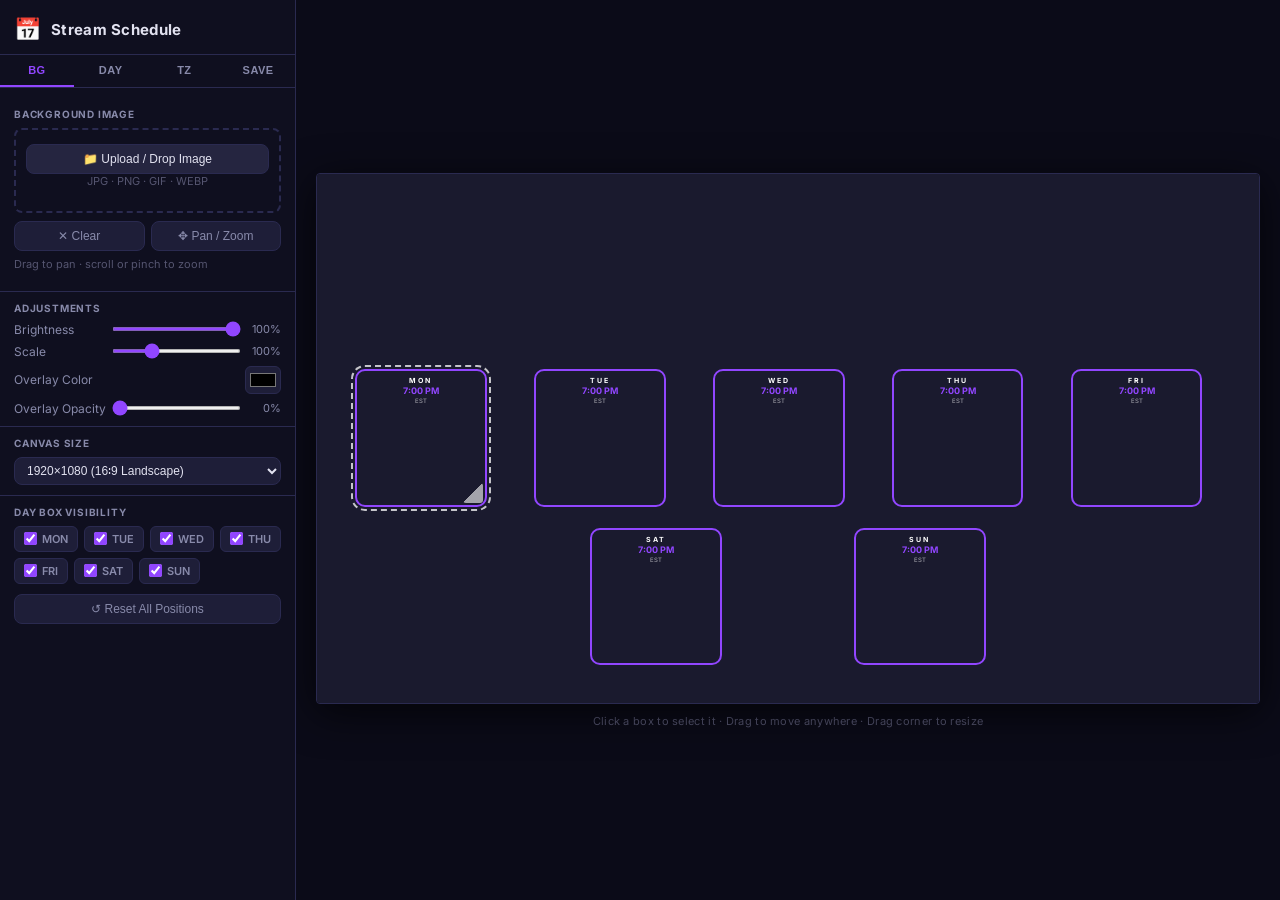
==== index.html @ 30afdb82 "fix: overhaul mobile layout for iOS/Android usability - Give the hamburger button normal document fl" ====
<!DOCTYPE html>
<html lang="en">
<head>
  <meta charset="UTF-8">
  <meta name="viewport" content="width=device-width, initial-scale=1.0, viewport-fit=cover">
  <title>Stream Schedule Builder</title>
  <link rel="stylesheet" href="style.css">
  <link rel="preconnect" href="https://fonts.googleapis.com">
  <link href="https://fonts.googleapis.com/css2?family=Inter:wght@400;600;700&family=Oswald:wght@400;700&family=Bebas+Neue&family=Roboto:wght@400;700&family=Montserrat:wght@400;700&family=Rajdhani:wght@400;600;700&family=Exo+2:wght@400;700&family=Orbitron:wght@400;700&family=Anton&family=Oxanium:wght@400;700&display=swap" rel="stylesheet">
</head>
<body>
<div id="app">

  <!-- ═══════════ SIDEBAR ═══════════ -->
  <aside id="sidebar">
    <div class="sidebar-header">
      <span class="logo">📅</span>
      <h2>Stream Schedule</h2>
    </div>

    <div class="tabs">
      <button class="tab active" data-tab="background" title="Background & Canvas">BG</button>
      <button class="tab" data-tab="day" title="Day Settings">Day</button>
      <button class="tab" data-tab="timezones" title="Timezones">TZ</button>
      <button class="tab" data-tab="export" title="Export & Save">Save</button>
    </div>

    <!-- ── Background Tab ── -->
    <div class="tab-content active" id="tab-background">

      <div class="section">
        <div class="section-label">Background Image</div>
        <div id="upload-dropzone">
          <button class="btn-upload" id="bg-upload-btn">📁 Upload / Drop Image</button>
          <p class="hint">JPG · PNG · GIF · WEBP</p>
        </div>
        <div style="display:flex;gap:6px">
          <button class="btn-secondary" id="clear-bg-btn" style="flex:1">✕ Clear</button>
          <button class="btn-secondary" id="pan-bg-btn" style="flex:1">✥ Pan / Zoom</button>
        </div>
        <p class="hint" style="margin-top:6px">Drag to pan &middot; scroll or pinch to zoom</p>
      </div>

      <div class="section">
        <div class="section-label">Adjustments</div>
        <div class="control-row">
          <label>Brightness</label>
          <div class="range-row">
            <input type="range" id="bg-brightness" min="10" max="100" value="100">
            <span id="bg-brightness-val">100%</span>
          </div>
        </div>
        <div class="control-row">
          <label>Scale</label>
          <div class="range-row">
            <input type="range" id="bg-scale" min="20" max="300" value="100">
            <span id="bg-scale-val">100%</span>
          </div>
        </div>
        <div class="control-row">
          <label>Overlay Color</label>
          <input type="color" id="overlay-color" value="#000000">
        </div>
        <div class="control-row">
          <label>Overlay Opacity</label>
          <div class="range-row">
            <input type="range" id="overlay-opacity" min="0" max="90" value="0">
            <span id="overlay-opacity-val">0%</span>
          </div>
        </div>
      </div>

      <div class="section">
        <div class="section-label">Canvas Size</div>
        <select id="canvas-size">
          <option value="16:9">1920×1080  (16∶9 Landscape)</option>
          <option value="16:9-720">1280×720   (16∶9 Landscape)</option>
          <option value="1:1">1080×1080  (1∶1 Square)</option>
          <option value="9:16">1080×1920  (9∶16 Portrait)</option>
        </select>
      </div>

      <div class="section">
        <div class="section-label">Day Box Visibility</div>
        <div class="day-toggles" id="day-visibility-toggles"></div>
        <button class="btn-secondary" style="margin-top:10px" id="reset-positions-btn">↺ Reset All Positions</button>
      </div>

    </div>

    <!-- ── Day Tab ── -->
    <div class="tab-content" id="tab-day">

      <div class="day-selector">
        <button class="day-btn active" data-day="monday">Mon</button>
        <button class="day-btn" data-day="tuesday">Tue</button>
        <button class="day-btn" data-day="wednesday">Wed</button>
        <button class="day-btn" data-day="thursday">Thu</button>
        <button class="day-btn" data-day="friday">Fri</button>
        <button class="day-btn" data-day="saturday">Sat</button>
        <button class="day-btn" data-day="sunday">Sun</button>
      </div>

      <div class="section">
        <div class="control-row">
          <label>No Stream Today</label>
          <label class="toggle">
            <input type="checkbox" id="day-no-stream">
            <span class="toggle-slider"></span>
          </label>
        </div>
      </div>

      <div id="day-stream-settings">

        <div class="section">
          <div class="section-label">Stream Time</div>
          <div class="time-row">
            <select id="day-hour"></select>
            <span class="time-sep">:</span>
            <select id="day-minute"></select>
            <select id="day-period">
              <option>AM</option>
              <option selected>PM</option>
            </select>
          </div>
        </div>

        <div class="section">
          <div class="section-label">
            Stream Title &nbsp;<span id="title-char-count" class="char-count">0/35</span>
          </div>
          <input type="text" id="day-title" maxlength="35" placeholder="e.g. Just Chatting, Valorant…">
        </div>

        <div class="section">
          <div class="section-label">Box Background</div>
          <div class="control-row">
            <label>Color</label>
            <input type="color" id="box-bg-color" value="#1a1a2e">
          </div>
          <div class="control-row">
            <label>Opacity</label>
            <div class="range-row">
              <input type="range" id="box-bg-opacity" min="0" max="100" value="85">
              <span id="box-opacity-val">85%</span>
            </div>
          </div>
        </div>

        <div class="section">
          <div class="section-label">Border</div>
          <div class="control-row">
            <label>Color</label>
            <input type="color" id="box-border-color" value="#9146ff">
          </div>
          <div class="control-row">
            <label>Width (px)</label>
            <input type="number" id="box-border-width" min="0" max="12" value="2">
          </div>
          <div class="control-row">
            <label>Radius (px)</label>
            <input type="number" id="box-border-radius" min="0" max="60" value="10">
          </div>
        </div>

        <div class="section">
          <div class="section-label">Typography</div>
          <div class="control-row">
            <label>Font</label>
            <select id="box-font-family">
              <option value="Inter">Inter</option>
              <option value="Roboto">Roboto</option>
              <option value="Montserrat">Montserrat</option>
              <option value="Oswald">Oswald</option>
              <option value="Bebas Neue">Bebas Neue</option>
              <option value="Anton">Anton</option>
              <option value="Rajdhani">Rajdhani</option>
              <option value="Exo 2">Exo 2</option>
              <option value="Orbitron">Orbitron</option>
              <option value="Oxanium">Oxanium</option>
              <option value="Arial">Arial</option>
              <option value="Georgia">Georgia</option>
            </select>
          </div>
          <div class="control-row">
            <label>Text Color</label>
            <input type="color" id="box-font-color" value="#ffffff">
          </div>
          <div class="control-row">
            <label>Accent Color</label>
            <input type="color" id="box-accent-color" value="#9146ff">
          </div>
          <div class="control-row">
            <label>Day Name Size</label>
            <input type="number" id="box-day-size" min="6" max="60" value="14">
          </div>
          <div class="control-row">
            <label>Time Size</label>
            <input type="number" id="box-time-size" min="8" max="72" value="26">
          </div>
          <div class="control-row">
            <label>Title Size</label>
            <input type="number" id="box-title-size" min="6" max="40" value="13">
          </div>
          <div class="control-row">
            <label>TZ Size</label>
            <input type="number" id="box-tz-size" min="6" max="24" value="11">
          </div>
        </div>

        <div class="section">
          <div class="section-label">Snap to Column</div>
          <div style="display:flex;gap:6px">
            <button class="btn-secondary" id="snap-left-btn" style="flex:1">&#8592; Left</button>
            <button class="btn-secondary" id="snap-center-btn" style="flex:1">&#8596; Center</button>
            <button class="btn-secondary" id="snap-right-btn" style="flex:1">&#8594; Right</button>
          </div>
          <p class="hint">Snaps the selected box to that column — drag freely to fine-tune position.</p>
        </div>

        <div class="section" id="freeform-dims-section">
          <div class="section-label">Box Dimensions</div>
          <div class="control-row">
            <label>Width (%)</label>
            <input type="number" id="box-width" min="5" max="50" value="14">
          </div>
          <div class="control-row">
            <label>Height (%)</label>
            <input type="number" id="box-height" min="5" max="70" value="26">
          </div>
          <p class="hint">Can't shrink smaller than what this box's own text needs — drag the corner handle or edit these fields freely, it'll stop at that floor.</p>
          <button class="btn-secondary" id="fit-content-btn">⤢ Fit to Content</button>
        </div>

      </div><!-- #day-stream-settings -->

      <div class="section">
        <button class="btn-primary" id="apply-to-all-btn">⬇ Apply Style to All Days</button>
      </div>

    </div>

    <!-- ── Timezones Tab ── -->
    <div class="tab-content" id="tab-timezones">

      <div class="section">
        <div class="section-label">Main Timezone</div>
        <p class="hint">Times on boxes are shown in this zone first</p>
        <select id="main-timezone"></select>
      </div>

      <div class="section">
        <div class="section-label">Additional Timezones</div>
        <p class="hint">Auto-converts on every box — no math needed</p>
        <div id="additional-tz-list"></div>
        <select id="add-tz-select" style="margin-top:8px"></select>
        <button class="btn-secondary" id="add-tz-btn" style="margin-top:6px">+ Add Timezone</button>
      </div>

    </div>

    <!-- ── Export Tab ── -->
    <div class="tab-content" id="tab-export">

      <div class="section">
        <div class="section-label">Export Clean Image</div>
        <p class="hint">Hides all editor controls — clean schedule only</p>
        <div class="control-row">
          <label>File Name</label>
          <input type="text" id="export-filename" placeholder="stream-schedule" maxlength="100">
        </div>
        <div class="control-row">
          <label>Format</label>
          <select id="export-format">
            <option value="png">PNG (lossless)</option>
            <option value="jpeg">JPEG (smaller)</option>
          </select>
        </div>
        <div class="control-row" id="quality-row" style="display:none">
          <label>JPEG Quality</label>
          <div class="range-row">
            <input type="range" id="export-quality" min="0.5" max="1" step="0.05" value="0.92">
            <span id="export-quality-val">92%</span>
          </div>
        </div>
        <div class="control-row">
          <label>Export Scale</label>
          <select id="export-scale">
            <option value="1">1× — screen size</option>
            <option value="2" selected>2× — high-res</option>
            <option value="3">3× — ultra</option>
          </select>
        </div>
        <button class="btn-primary btn-export" id="export-btn">💾 Export as Image</button>
      </div>

      <div class="section">
        <div class="section-label">Post to Discord</div>
        <p class="hint">Sends the exported image to a Discord channel via webhook. Stored only in this browser — never included in downloaded/shared config files.</p>
        <div class="control-row">
          <label>Webhook URL</label>
          <input type="password" id="discord-webhook" placeholder="https://discord.com/api/webhooks/...">
        </div>
        <button class="btn-secondary" id="discord-btn">📤 Post to Discord</button>
      </div>

      <div class="section">
        <div class="section-label">Configuration</div>
        <p class="hint">Config saves automatically to your browser. Use these to transfer between devices.</p>
        <button class="btn-secondary" id="save-config-btn">💾 Download Config (.json)</button>
        <button class="btn-secondary" id="load-config-btn" style="margin-top:6px">📂 Load Config (.json)</button>
        <input type="file" id="config-upload" accept=".json" hidden>
      </div>

    </div>

  </aside>

  <!-- ═══════════ CANVAS AREA ═══════════ -->
  <main id="canvas-area">
    <button id="mobile-menu-btn" aria-label="Open settings">&#9776;</button>
    <div id="schedule-wrapper">
      <div id="schedule-canvas">
        <div id="bg-layer"></div>
        <div id="bg-overlay"></div>
        <!-- Day boxes injected here -->
      </div>
    </div>
    <div id="canvas-hint">Click a box to select it · Drag to move anywhere · Drag corner to resize</div>
  </main>

</div>

<div id="mobile-overlay"></div>
<script src="vendor/interact.min.js"></script>
<script src="vendor/html2canvas.min.js"></script>
<script src="app.js"></script>
</body>
</html>
---- style.css ----
/* ════════════════════════════════════════════════════
   Stream Schedule Builder — Styles
   ════════════════════════════════════════════════════ */

*, *::before, *::after { box-sizing: border-box; margin: 0; padding: 0; }

:root {
  --purple:     #9146ff;
  --purple-dim: #6b35c0;
  --bg-app:     #0b0b18;
  --bg-sidebar: #0f0f1f;
  --bg-section: #17172b;
  --bg-input:   #1e1e38;
  --bg-hover:   #252540;
  --border:     #2a2a50;
  --text:       #e2e2f0;
  --text-dim:   #888aaa;
  --text-muted: #555570;
  --accent:     #9146ff;
  --green:      #4caf50;
  --red:        #ff4444;
  --radius:     8px;
  --sidebar-w:  296px;
}

html, body {
  height: 100%;
  font-family: 'Inter', system-ui, sans-serif;
  font-size: 13px;
  background: var(--bg-app);
  color: var(--text);
  overflow: hidden;
}

/* ── Layout ── */

#app {
  display: flex;
  height: 100vh;
  height: 100dvh;
  overflow: hidden;
}

/* ── Sidebar ── */

#sidebar {
  width: var(--sidebar-w);
  min-width: var(--sidebar-w);
  background: var(--bg-sidebar);
  border-right: 1px solid var(--border);
  display: flex;
  flex-direction: column;
  overflow-y: auto;
  overflow-x: hidden;
}

#sidebar::-webkit-scrollbar { width: 5px; }
#sidebar::-webkit-scrollbar-track { background: transparent; }
#sidebar::-webkit-scrollbar-thumb { background: var(--border); border-radius: 4px; }

.sidebar-header {
  display: flex;
  align-items: center;
  gap: 10px;
  padding: 16px 14px 12px;
  border-bottom: 1px solid var(--border);
  flex-shrink: 0;
}
.sidebar-header .logo { font-size: 22px; }
.sidebar-header h2 { font-size: 15px; font-weight: 700; color: var(--text); letter-spacing: 0.3px; }

/* ── Tabs ── */

.tabs {
  display: flex;
  border-bottom: 1px solid var(--border);
  flex-shrink: 0;
}
.tab {
  flex: 1;
  padding: 9px 4px;
  background: none;
  border: none;
  color: var(--text-dim);
  font-size: 11px;
  font-weight: 600;
  letter-spacing: 0.5px;
  text-transform: uppercase;
  cursor: pointer;
  border-bottom: 2px solid transparent;
  transition: color 0.15s, border-color 0.15s;
}
.tab:hover { color: var(--text); }
.tab.active { color: var(--purple); border-bottom-color: var(--purple); }

/* ── Tab Content ── */

.tab-content { display: none; padding: 10px 0 20px; }
.tab-content.active { display: block; }

/* ── Sections ── */

.section {
  padding: 10px 14px;
  border-bottom: 1px solid var(--border);
}
.section:last-child { border-bottom: none; }

.section-label {
  font-size: 10px;
  font-weight: 700;
  letter-spacing: 0.8px;
  text-transform: uppercase;
  color: var(--text-dim);
  margin-bottom: 8px;
}

.hint {
  font-size: 11px;
  color: var(--text-muted);
  margin-bottom: 8px;
  line-height: 1.4;
}

/* ── Controls ── */

.control-row {
  display: flex;
  align-items: center;
  justify-content: space-between;
  gap: 8px;
  margin-bottom: 7px;
}
.control-row:last-child { margin-bottom: 0; }
.control-row > label {
  color: var(--text-dim);
  font-size: 12px;
  white-space: nowrap;
  min-width: 90px;
}

.range-row {
  display: flex;
  align-items: center;
  gap: 6px;
  flex: 1;
}
.range-row span {
  font-size: 11px;
  color: var(--text-dim);
  min-width: 34px;
  text-align: right;
}

/* Inputs */
input[type="text"],
input[type="password"],
input[type="number"],
select {
  background: var(--bg-input);
  border: 1px solid var(--border);
  border-radius: var(--radius);
  color: var(--text);
  font-size: 12px;
  padding: 5px 8px;
  width: 100%;
  outline: none;
  transition: border-color 0.15s;
}
input[type="text"]:focus,
input[type="password"]:focus,
input[type="number"]:focus,
select:focus {
  border-color: var(--purple);
}
input[type="number"] {
  width: 68px;
  text-align: center;
}
select { cursor: pointer; }

input[type="range"] {
  flex: 1;
  accent-color: var(--purple);
  cursor: pointer;
  height: 4px;
}

input[type="color"] {
  width: 36px;
  height: 28px;
  border: 1px solid var(--border);
  border-radius: 6px;
  background: var(--bg-input);
  cursor: pointer;
  padding: 2px;
}

/* Upload zone */
#upload-dropzone {
  border: 2px dashed var(--border);
  border-radius: var(--radius);
  padding: 14px 10px;
  text-align: center;
  margin-bottom: 8px;
  transition: border-color 0.15s;
}
#upload-dropzone.dragover {
  border-color: var(--purple);
  background: rgba(145, 70, 255, 0.08);
}

/* Buttons */
.btn-upload {
  display: block;
  background: var(--bg-hover);
  border: 1px solid var(--border);
  border-radius: var(--radius);
  color: var(--text);
  font-size: 12px;
  padding: 7px 14px;
  cursor: pointer;
  width: 100%;
  text-align: center;
  transition: background 0.15s, border-color 0.15s;
}
.btn-upload:hover { background: var(--border); border-color: var(--purple); }

.btn-primary {
  background: var(--purple);
  border: none;
  border-radius: var(--radius);
  color: #fff;
  font-size: 12px;
  font-weight: 600;
  padding: 8px 14px;
  cursor: pointer;
  width: 100%;
  transition: background 0.15s;
}
.btn-primary:hover { background: var(--purple-dim); }
.btn-primary:disabled { background: #444; cursor: not-allowed; }

.btn-secondary {
  background: var(--bg-input);
  border: 1px solid var(--border);
  border-radius: var(--radius);
  color: var(--text-dim);
  font-size: 12px;
  padding: 7px 12px;
  cursor: pointer;
  width: 100%;
  transition: background 0.15s, border-color 0.15s, color 0.15s;
}
.btn-secondary:hover { background: var(--bg-hover); color: var(--text); border-color: var(--purple); }
.btn-secondary.active { background: var(--purple); color: #fff; border-color: var(--purple); }


.btn-export { font-size: 13px; padding: 10px 14px; margin-top: 10px; }

.btn-icon {
  background: none;
  border: none;
  color: var(--text-muted);
  cursor: pointer;
  padding: 2px 5px;
  border-radius: 4px;
  font-size: 12px;
  transition: color 0.15s;
}
.btn-icon:hover { color: var(--red); }

/* ── Day Selector ── */

.day-selector {
  display: flex;
  gap: 4px;
  padding: 10px 14px;
  border-bottom: 1px solid var(--border);
}
.day-btn {
  flex: 1;
  background: var(--bg-input);
  border: 1px solid var(--border);
  border-radius: 6px;
  color: var(--text-dim);
  font-size: 11px;
  font-weight: 600;
  padding: 6px 4px;
  cursor: pointer;
  transition: all 0.15s;
}
.day-btn:hover { border-color: var(--purple); color: var(--text); }
.day-btn.active {
  background: var(--purple);
  border-color: var(--purple);
  color: #fff;
}

/* ── No-stream toggle ── */

.toggle {
  position: relative;
  display: inline-block;
  width: 38px;
  height: 22px;
  flex-shrink: 0;
}
.toggle input { opacity: 0; width: 0; height: 0; }
.toggle-slider {
  position: absolute;
  inset: 0;
  background: var(--bg-input);
  border: 1px solid var(--border);
  border-radius: 11px;
  cursor: pointer;
  transition: background 0.2s;
}
.toggle-slider::before {
  content: '';
  position: absolute;
  width: 14px;
  height: 14px;
  left: 3px;
  top: 3px;
  background: var(--text-muted);
  border-radius: 50%;
  transition: transform 0.2s, background 0.2s;
}
.toggle input:checked + .toggle-slider { background: var(--purple); border-color: var(--purple); }
.toggle input:checked + .toggle-slider::before { transform: translateX(16px); background: #fff; }
.toggle input:disabled + .toggle-slider { opacity: 0.4; cursor: not-allowed; }

/* ── Time row ── */

.time-row {
  display: flex;
  align-items: center;
  gap: 4px;
}
.time-row select { width: auto; flex: 1; }
.time-sep { color: var(--text-dim); font-weight: 700; }

/* ── Char count ── */

.char-count { color: var(--text-muted); font-size: 10px; font-weight: 400; }

/* ── Day visibility toggles ── */

.day-toggles {
  display: flex;
  gap: 6px;
  flex-wrap: wrap;
}
.day-toggle-item {
  display: flex;
  align-items: center;
  gap: 5px;
  background: var(--bg-input);
  border: 1px solid var(--border);
  border-radius: 6px;
  padding: 5px 9px;
  cursor: pointer;
  font-size: 11px;
  font-weight: 600;
  color: var(--text-dim);
  transition: border-color 0.15s, color 0.15s;
  user-select: none;
}
.day-toggle-item input { accent-color: var(--purple); cursor: pointer; }
.day-toggle-item:hover { border-color: var(--purple); color: var(--text); }

/* ── Timezone items ── */

.tz-item {
  display: flex;
  align-items: center;
  justify-content: space-between;
  padding: 5px 8px;
  background: var(--bg-input);
  border: 1px solid var(--border);
  border-radius: 6px;
  margin-bottom: 5px;
  font-size: 11px;
  color: var(--text-dim);
}

/* ════════════════════════════════════════════════════
   Canvas Area
   ════════════════════════════════════════════════════ */

#canvas-area {
  flex: 1;
  display: flex;
  flex-direction: column;
  align-items: center;
  justify-content: center;
  background: var(--bg-app);
  padding: 20px;
  overflow: hidden;
  gap: 10px;
  min-width: 0;
}

#schedule-wrapper {
  position: relative;
  max-width: 100%;
  aspect-ratio: 16 / 9;
  border: 1px solid var(--border);
  border-radius: 4px;
  overflow: hidden;
  box-shadow: 0 8px 40px rgba(0,0,0,0.7);
}

#schedule-canvas {
  width: 100%;
  height: 100%;
  position: relative;
  overflow: hidden;
  background: #1a1a2e;
}

#bg-layer {
  position: absolute;
  inset: 0;
  background-size: cover;
  background-position: center;
  background-repeat: no-repeat;
  z-index: 0;
}

#bg-overlay {
  position: absolute;
  inset: 0;
  pointer-events: none;
  z-index: 1;
}

#canvas-hint {
  font-size: 11px;
  color: var(--text-muted);
  letter-spacing: 0.3px;
}

/* ════════════════════════════════════════════════════
   Day Boxes
   ════════════════════════════════════════════════════ */

.day-box {
  position: absolute;
  cursor: move;
  user-select: none;
  overflow: hidden;
  z-index: 10;
  touch-action: none;
  transition: outline 0.1s;
}

.day-box.selected {
  outline: 2px dashed rgba(255,255,255,0.75);
  outline-offset: 2px;
}


.resize-handle {
  position: absolute;
  right: 2px;
  bottom: 2px;
  width: 20px;
  height: 20px;
  cursor: nwse-resize;
  touch-action: none;
  opacity: 0;
  border-radius: 3px;
  background: linear-gradient(135deg, transparent 50%, rgba(255,255,255,0.6) 50%);
}
.day-box.selected .resize-handle {
  opacity: 1;
}

.box-inner {
  display: flex;
  flex-direction: column;
  align-items: center;
  justify-content: center;
  padding: 6px;
  gap: 2px;
  text-align: center;
  overflow: hidden;
}

.box-day-name {
  text-transform: uppercase;
  letter-spacing: 2px;
  font-weight: 700;
  line-height: 1;
  white-space: nowrap;
}

.box-time-main {
  font-weight: 700;
  line-height: 1.1;
  white-space: nowrap;
}

.box-tz-label {
  opacity: 0.65;
  line-height: 1;
  white-space: nowrap;
}

.box-additional-times {
  display: flex;
  flex-direction: row;
  flex-wrap: wrap;
  justify-content: center;
  align-items: center;
  gap: 2px;
  opacity: 0.95;
  line-height: 1.2;
}

.box-additional-times span {
  white-space: nowrap;
}

.box-title {
  font-style: italic;
  opacity: 0.88;
  line-height: 1.2;
  white-space: nowrap;
}

.box-no-stream-label {
  text-transform: uppercase;
  letter-spacing: 3px;
  font-weight: 700;
  opacity: 0.55;
}

/* ════════════════════════════════════════════════════
   Mobile Responsive
   ════════════════════════════════════════════════════ */

#mobile-overlay {
  display: none;
  position: fixed;
  inset: 0;
  background: rgba(0, 0, 0, 0.65);
  z-index: 199;
}
#mobile-overlay.visible { display: block; }

#mobile-menu-btn { display: none; }

/* Width covers narrow phones in portrait; height covers phones rotated to
   landscape, where width alone can be 800px+ but there's no room for a
   pinned sidebar (see git history for the layout this replaced). */
@media (max-width: 700px), (max-height: 520px) {
  #sidebar {
    position: fixed;
    top: 0;
    bottom: 0;
    left: -100%;
    width: min(296px, 88vw);
    min-width: unset;
    z-index: 200;
    transition: left 0.25s ease;
    padding-left: env(safe-area-inset-left);
  }
  #sidebar.mobile-open { left: 0; }

  #canvas-area {
    width: 100%;
    height: 100vh;
    height: 100dvh;
    justify-content: flex-start;
    padding: 10px;
    padding: max(10px, env(safe-area-inset-top)) max(10px, env(safe-area-inset-right))
              max(10px, env(safe-area-inset-bottom)) max(10px, env(safe-area-inset-left));
  }

  /* Static instead of fixed: the button takes real space in canvas-area's
     flex column, so the schedule-wrapper below it is guaranteed to start
     clear of the button instead of risking overlap with a Box dragged into
     the top-left corner (a Box can be placed anywhere on the Board). */
  #mobile-menu-btn {
    display: flex;
    align-items: center;
    justify-content: center;
    align-self: flex-start;
    flex-shrink: 0;
    width: 44px;
    height: 44px;
    margin-bottom: 10px;
    background: var(--bg-sidebar);
    border: 1px solid var(--border);
    border-radius: var(--radius);
    color: var(--text);
    font-size: 20px;
    cursor: pointer;
    box-shadow: 0 2px 8px rgba(0, 0, 0, 0.5);
  }

  /* iOS Safari auto-zooms the page when a focused input's font-size is
     under 16px — this is the only thing that stops it. */
  input[type="text"],
  input[type="password"],
  input[type="number"],
  select {
    font-size: 16px;
  }

  /* Bigger touch targets — 20px/small icon buttons are fine for a mouse
     pointer but hard to hit reliably with a fingertip. */
  .resize-handle { width: 34px; height: 34px; }
  .btn-icon { min-width: 34px; min-height: 34px; font-size: 14px; }

  #canvas-hint { font-size: 10px; }
}
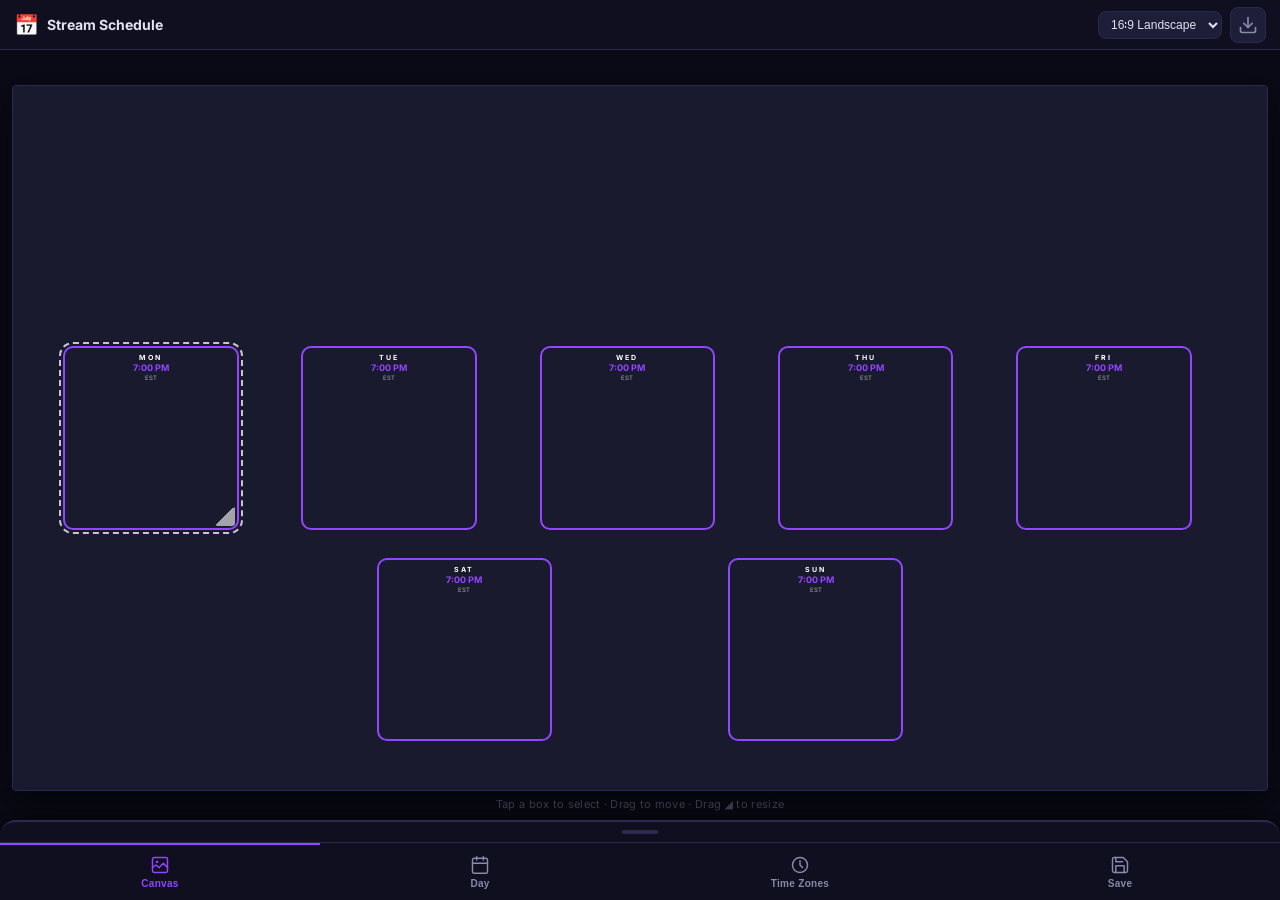
==== commit b53b653b: "feat: mobile-first bottom-sheet UI overhaul Replace left sidebar with Picsart-style layout: - Full-s" ====
--- a/index.html
+++ b/index.html
@@ -11,315 +11,31 @@
 <body>
 <div id="app">
 
-  <!-- ═══════════ SIDEBAR ═══════════ -->
-  <aside id="sidebar">
-    <div class="sidebar-header">
-      <span class="logo">📅</span>
-      <h2>Stream Schedule</h2>
+  <!-- ═══════════ TOP BAR ═══════════ -->
+  <header id="topbar">
+    <div class="topbar-brand">
+      <span class="topbar-logo">📅</span>
+      <span class="topbar-title">Stream Schedule</span>
     </div>
-
-    <div class="tabs">
-      <button class="tab active" data-tab="background" title="Background & Canvas">BG</button>
-      <button class="tab" data-tab="day" title="Day Settings">Day</button>
-      <button class="tab" data-tab="timezones" title="Timezones">TZ</button>
-      <button class="tab" data-tab="export" title="Export & Save">Save</button>
+    <div class="topbar-actions">
+      <select id="canvas-size" class="topbar-select">
+        <option value="16:9">16∶9 Landscape</option>
+        <option value="16:9-720">16∶9 720p</option>
+        <option value="1:1">1∶1 Square</option>
+        <option value="9:16">9∶16 Portrait</option>
+      </select>
+      <button class="topbar-icon-btn" id="export-top-btn" title="Export image">
+        <svg width="20" height="20" viewBox="0 0 24 24" fill="none" stroke="currentColor" stroke-width="2" stroke-linecap="round" stroke-linejoin="round">
+          <path d="M21 15v4a2 2 0 01-2 2H5a2 2 0 01-2-2v-4"/>
+          <polyline points="7 10 12 15 17 10"/>
+          <line x1="12" y1="15" x2="12" y2="3"/>
+        </svg>
+      </button>
     </div>
-
-    <!-- ── Background Tab ── -->
-    <div class="tab-content active" id="tab-background">
-
-      <div class="section">
-        <div class="section-label">Background Image</div>
-        <div id="upload-dropzone">
-          <button class="btn-upload" id="bg-upload-btn">📁 Upload / Drop Image</button>
-          <p class="hint">JPG · PNG · GIF · WEBP</p>
-        </div>
-        <div style="display:flex;gap:6px">
-          <button class="btn-secondary" id="clear-bg-btn" style="flex:1">✕ Clear</button>
-          <button class="btn-secondary" id="pan-bg-btn" style="flex:1">✥ Pan / Zoom</button>
-        </div>
-        <p class="hint" style="margin-top:6px">Drag to pan &middot; scroll or pinch to zoom</p>
-      </div>
-
-      <div class="section">
-        <div class="section-label">Adjustments</div>
-        <div class="control-row">
-          <label>Brightness</label>
-          <div class="range-row">
-            <input type="range" id="bg-brightness" min="10" max="100" value="100">
-            <span id="bg-brightness-val">100%</span>
-          </div>
-        </div>
-        <div class="control-row">
-          <label>Scale</label>
-          <div class="range-row">
-            <input type="range" id="bg-scale" min="20" max="300" value="100">
-            <span id="bg-scale-val">100%</span>
-          </div>
-        </div>
-        <div class="control-row">
-          <label>Overlay Color</label>
-          <input type="color" id="overlay-color" value="#000000">
-        </div>
-        <div class="control-row">
-          <label>Overlay Opacity</label>
-          <div class="range-row">
-            <input type="range" id="overlay-opacity" min="0" max="90" value="0">
-            <span id="overlay-opacity-val">0%</span>
-          </div>
-        </div>
-      </div>
-
-      <div class="section">
-        <div class="section-label">Canvas Size</div>
-        <select id="canvas-size">
-          <option value="16:9">1920×1080  (16∶9 Landscape)</option>
-          <option value="16:9-720">1280×720   (16∶9 Landscape)</option>
-          <option value="1:1">1080×1080  (1∶1 Square)</option>
-          <option value="9:16">1080×1920  (9∶16 Portrait)</option>
-        </select>
-      </div>
-
-      <div class="section">
-        <div class="section-label">Day Box Visibility</div>
-        <div class="day-toggles" id="day-visibility-toggles"></div>
-        <button class="btn-secondary" style="margin-top:10px" id="reset-positions-btn">↺ Reset All Positions</button>
-      </div>
-
-    </div>
-
-    <!-- ── Day Tab ── -->
-    <div class="tab-content" id="tab-day">
-
-      <div class="day-selector">
-        <button class="day-btn active" data-day="monday">Mon</button>
-        <button class="day-btn" data-day="tuesday">Tue</button>
-        <button class="day-btn" data-day="wednesday">Wed</button>
-        <button class="day-btn" data-day="thursday">Thu</button>
-        <button class="day-btn" data-day="friday">Fri</button>
-        <button class="day-btn" data-day="saturday">Sat</button>
-        <button class="day-btn" data-day="sunday">Sun</button>
-      </div>
-
-      <div class="section">
-        <div class="control-row">
-          <label>No Stream Today</label>
-          <label class="toggle">
-            <input type="checkbox" id="day-no-stream">
-            <span class="toggle-slider"></span>
-          </label>
-        </div>
-      </div>
-
-      <div id="day-stream-settings">
-
-        <div class="section">
-          <div class="section-label">Stream Time</div>
-          <div class="time-row">
-            <select id="day-hour"></select>
-            <span class="time-sep">:</span>
-            <select id="day-minute"></select>
-            <select id="day-period">
-              <option>AM</option>
-              <option selected>PM</option>
-            </select>
-          </div>
-        </div>
-
-        <div class="section">
-          <div class="section-label">
-            Stream Title &nbsp;<span id="title-char-count" class="char-count">0/35</span>
-          </div>
-          <input type="text" id="day-title" maxlength="35" placeholder="e.g. Just Chatting, Valorant…">
-        </div>
-
-        <div class="section">
-          <div class="section-label">Box Background</div>
-          <div class="control-row">
-            <label>Color</label>
-            <input type="color" id="box-bg-color" value="#1a1a2e">
-          </div>
-          <div class="control-row">
-            <label>Opacity</label>
-            <div class="range-row">
-              <input type="range" id="box-bg-opacity" min="0" max="100" value="85">
-              <span id="box-opacity-val">85%</span>
-            </div>
-          </div>
-        </div>
-
-        <div class="section">
-          <div class="section-label">Border</div>
-          <div class="control-row">
-            <label>Color</label>
-            <input type="color" id="box-border-color" value="#9146ff">
-          </div>
-          <div class="control-row">
-            <label>Width (px)</label>
-            <input type="number" id="box-border-width" min="0" max="12" value="2">
-          </div>
-          <div class="control-row">
-            <label>Radius (px)</label>
-            <input type="number" id="box-border-radius" min="0" max="60" value="10">
-          </div>
-        </div>
-
-        <div class="section">
-          <div class="section-label">Typography</div>
-          <div class="control-row">
-            <label>Font</label>
-            <select id="box-font-family">
-              <option value="Inter">Inter</option>
-              <option value="Roboto">Roboto</option>
-              <option value="Montserrat">Montserrat</option>
-              <option value="Oswald">Oswald</option>
-              <option value="Bebas Neue">Bebas Neue</option>
-              <option value="Anton">Anton</option>
-              <option value="Rajdhani">Rajdhani</option>
-              <option value="Exo 2">Exo 2</option>
-              <option value="Orbitron">Orbitron</option>
-              <option value="Oxanium">Oxanium</option>
-              <option value="Arial">Arial</option>
-              <option value="Georgia">Georgia</option>
-            </select>
-          </div>
-          <div class="control-row">
-            <label>Text Color</label>
-            <input type="color" id="box-font-color" value="#ffffff">
-          </div>
-          <div class="control-row">
-            <label>Accent Color</label>
-            <input type="color" id="box-accent-color" value="#9146ff">
-          </div>
-          <div class="control-row">
-            <label>Day Name Size</label>
-            <input type="number" id="box-day-size" min="6" max="60" value="14">
-          </div>
-          <div class="control-row">
-            <label>Time Size</label>
-            <input type="number" id="box-time-size" min="8" max="72" value="26">
-          </div>
-          <div class="control-row">
-            <label>Title Size</label>
-            <input type="number" id="box-title-size" min="6" max="40" value="13">
-          </div>
-          <div class="control-row">
-            <label>TZ Size</label>
-            <input type="number" id="box-tz-size" min="6" max="24" value="11">
-          </div>
-        </div>
-
-        <div class="section">
-          <div class="section-label">Snap to Column</div>
-          <div style="display:flex;gap:6px">
-            <button class="btn-secondary" id="snap-left-btn" style="flex:1">&#8592; Left</button>
-            <button class="btn-secondary" id="snap-center-btn" style="flex:1">&#8596; Center</button>
-            <button class="btn-secondary" id="snap-right-btn" style="flex:1">&#8594; Right</button>
-          </div>
-          <p class="hint">Snaps the selected box to that column — drag freely to fine-tune position.</p>
-        </div>
-
-        <div class="section" id="freeform-dims-section">
-          <div class="section-label">Box Dimensions</div>
-          <div class="control-row">
-            <label>Width (%)</label>
-            <input type="number" id="box-width" min="5" max="50" value="14">
-          </div>
-          <div class="control-row">
-            <label>Height (%)</label>
-            <input type="number" id="box-height" min="5" max="70" value="26">
-          </div>
-          <p class="hint">Can't shrink smaller than what this box's own text needs — drag the corner handle or edit these fields freely, it'll stop at that floor.</p>
-          <button class="btn-secondary" id="fit-content-btn">⤢ Fit to Content</button>
-        </div>
-
-      </div><!-- #day-stream-settings -->
-
-      <div class="section">
-        <button class="btn-primary" id="apply-to-all-btn">⬇ Apply Style to All Days</button>
-      </div>
-
-    </div>
-
-    <!-- ── Timezones Tab ── -->
-    <div class="tab-content" id="tab-timezones">
-
-      <div class="section">
-        <div class="section-label">Main Timezone</div>
-        <p class="hint">Times on boxes are shown in this zone first</p>
-        <select id="main-timezone"></select>
-      </div>
-
-      <div class="section">
-        <div class="section-label">Additional Timezones</div>
-        <p class="hint">Auto-converts on every box — no math needed</p>
-        <div id="additional-tz-list"></div>
-        <select id="add-tz-select" style="margin-top:8px"></select>
-        <button class="btn-secondary" id="add-tz-btn" style="margin-top:6px">+ Add Timezone</button>
-      </div>
-
-    </div>
-
-    <!-- ── Export Tab ── -->
-    <div class="tab-content" id="tab-export">
-
-      <div class="section">
-        <div class="section-label">Export Clean Image</div>
-        <p class="hint">Hides all editor controls — clean schedule only</p>
-        <div class="control-row">
-          <label>File Name</label>
-          <input type="text" id="export-filename" placeholder="stream-schedule" maxlength="100">
-        </div>
-        <div class="control-row">
-          <label>Format</label>
-          <select id="export-format">
-            <option value="png">PNG (lossless)</option>
-            <option value="jpeg">JPEG (smaller)</option>
-          </select>
-        </div>
-        <div class="control-row" id="quality-row" style="display:none">
-          <label>JPEG Quality</label>
-          <div class="range-row">
-            <input type="range" id="export-quality" min="0.5" max="1" step="0.05" value="0.92">
-            <span id="export-quality-val">92%</span>
-          </div>
-        </div>
-        <div class="control-row">
-          <label>Export Scale</label>
-          <select id="export-scale">
-            <option value="1">1× — screen size</option>
-            <option value="2" selected>2× — high-res</option>
-            <option value="3">3× — ultra</option>
-          </select>
-        </div>
-        <button class="btn-primary btn-export" id="export-btn">💾 Export as Image</button>
-      </div>
-
-      <div class="section">
-        <div class="section-label">Post to Discord</div>
-        <p class="hint">Sends the exported image to a Discord channel via webhook. Stored only in this browser — never included in downloaded/shared config files.</p>
-        <div class="control-row">
-          <label>Webhook URL</label>
-          <input type="password" id="discord-webhook" placeholder="https://discord.com/api/webhooks/...">
-        </div>
-        <button class="btn-secondary" id="discord-btn">📤 Post to Discord</button>
-      </div>
-
-      <div class="section">
-        <div class="section-label">Configuration</div>
-        <p class="hint">Config saves automatically to your browser. Use these to transfer between devices.</p>
-        <button class="btn-secondary" id="save-config-btn">💾 Download Config (.json)</button>
-        <button class="btn-secondary" id="load-config-btn" style="margin-top:6px">📂 Load Config (.json)</button>
-        <input type="file" id="config-upload" accept=".json" hidden>
-      </div>
-
-    </div>
-
-  </aside>
+  </header>
 
   <!-- ═══════════ CANVAS AREA ═══════════ -->
   <main id="canvas-area">
-    <button id="mobile-menu-btn" aria-label="Open settings">&#9776;</button>
     <div id="schedule-wrapper">
       <div id="schedule-canvas">
         <div id="bg-layer"></div>
@@ -327,12 +43,350 @@
         <!-- Day boxes injected here -->
       </div>
     </div>
-    <div id="canvas-hint">Click a box to select it · Drag to move anywhere · Drag corner to resize</div>
+    <div id="canvas-hint">Tap a box to select · Drag to move · Drag ◢ to resize</div>
   </main>
 
+  <!-- ═══════════ BOTTOM SHEET ═══════════ -->
+  <div id="bottom-sheet">
+
+    <div id="sheet-pip-bar">
+      <div id="sheet-pip"></div>
+    </div>
+
+    <div id="sheet-panels">
+
+      <!-- ── Canvas Panel ── -->
+      <div class="sheet-panel active" id="tab-background">
+
+        <div class="section">
+          <div class="section-label">Background Image</div>
+          <div id="upload-dropzone">
+            <button class="btn-upload" id="bg-upload-btn">📁 Upload / Drop Image</button>
+            <p class="hint">JPG · PNG · GIF · WEBP</p>
+          </div>
+          <div style="display:flex;gap:6px">
+            <button class="btn-secondary" id="clear-bg-btn" style="flex:1">✕ Clear</button>
+            <button class="btn-secondary" id="pan-bg-btn" style="flex:1">✥ Pan / Zoom</button>
+          </div>
+          <p class="hint" style="margin-top:6px">Drag to pan &middot; scroll or pinch to zoom</p>
+        </div>
+
+        <div class="section">
+          <div class="section-label">Adjustments</div>
+          <div class="control-row">
+            <label>Brightness</label>
+            <div class="range-row">
+              <input type="range" id="bg-brightness" min="10" max="100" value="100">
+              <span id="bg-brightness-val">100%</span>
+            </div>
+          </div>
+          <div class="control-row">
+            <label>Scale</label>
+            <div class="range-row">
+              <input type="range" id="bg-scale" min="20" max="300" value="100">
+              <span id="bg-scale-val">100%</span>
+            </div>
+          </div>
+          <div class="control-row">
+            <label>Overlay Color</label>
+            <input type="color" id="overlay-color" value="#000000">
+          </div>
+          <div class="control-row">
+            <label>Overlay Opacity</label>
+            <div class="range-row">
+              <input type="range" id="overlay-opacity" min="0" max="90" value="0">
+              <span id="overlay-opacity-val">0%</span>
+            </div>
+          </div>
+        </div>
+
+        <div class="section">
+          <div class="section-label">Day Box Visibility</div>
+          <div class="day-toggles" id="day-visibility-toggles"></div>
+          <button class="btn-secondary" style="margin-top:10px" id="reset-positions-btn">↺ Reset All Positions</button>
+        </div>
+
+      </div>
+
+      <!-- ── Day Panel ── -->
+      <div class="sheet-panel" id="tab-day">
+
+        <div class="day-selector-sticky">
+          <div class="day-selector">
+            <button class="day-btn active" data-day="monday">Mon</button>
+            <button class="day-btn" data-day="tuesday">Tue</button>
+            <button class="day-btn" data-day="wednesday">Wed</button>
+            <button class="day-btn" data-day="thursday">Thu</button>
+            <button class="day-btn" data-day="friday">Fri</button>
+            <button class="day-btn" data-day="saturday">Sat</button>
+            <button class="day-btn" data-day="sunday">Sun</button>
+          </div>
+        </div>
+
+        <div class="section">
+          <div class="control-row">
+            <label>No Stream Today</label>
+            <label class="toggle">
+              <input type="checkbox" id="day-no-stream">
+              <span class="toggle-slider"></span>
+            </label>
+          </div>
+        </div>
+
+        <div id="day-stream-settings">
+
+          <div class="section">
+            <div class="section-label">Stream Time</div>
+            <div class="time-row">
+              <select id="day-hour"></select>
+              <span class="time-sep">:</span>
+              <select id="day-minute"></select>
+              <select id="day-period">
+                <option>AM</option>
+                <option selected>PM</option>
+              </select>
+            </div>
+          </div>
+
+          <div class="section">
+            <div class="section-label">
+              Stream Title &nbsp;<span id="title-char-count" class="char-count">0/35</span>
+            </div>
+            <input type="text" id="day-title" maxlength="35" placeholder="e.g. Just Chatting, Valorant…">
+          </div>
+
+          <div class="section">
+            <div class="section-label">Box Background</div>
+            <div class="control-row">
+              <label>Color</label>
+              <input type="color" id="box-bg-color" value="#1a1a2e">
+            </div>
+            <div class="control-row">
+              <label>Opacity</label>
+              <div class="range-row">
+                <input type="range" id="box-bg-opacity" min="0" max="100" value="85">
+                <span id="box-opacity-val">85%</span>
+              </div>
+            </div>
+          </div>
+
+          <div class="section">
+            <div class="section-label">Border</div>
+            <div class="control-row">
+              <label>Color</label>
+              <input type="color" id="box-border-color" value="#9146ff">
+            </div>
+            <div class="control-row">
+              <label>Width (px)</label>
+              <input type="number" id="box-border-width" min="0" max="12" value="2">
+            </div>
+            <div class="control-row">
+              <label>Radius (px)</label>
+              <input type="number" id="box-border-radius" min="0" max="60" value="10">
+            </div>
+          </div>
+
+          <div class="section">
+            <div class="section-label">Typography</div>
+            <div class="control-row">
+              <label>Font</label>
+              <select id="box-font-family">
+                <option value="Inter">Inter</option>
+                <option value="Roboto">Roboto</option>
+                <option value="Montserrat">Montserrat</option>
+                <option value="Oswald">Oswald</option>
+                <option value="Bebas Neue">Bebas Neue</option>
+                <option value="Anton">Anton</option>
+                <option value="Rajdhani">Rajdhani</option>
+                <option value="Exo 2">Exo 2</option>
+                <option value="Orbitron">Orbitron</option>
+                <option value="Oxanium">Oxanium</option>
+                <option value="Arial">Arial</option>
+                <option value="Georgia">Georgia</option>
+              </select>
+            </div>
+            <div class="control-row">
+              <label>Text Color</label>
+              <input type="color" id="box-font-color" value="#ffffff">
+            </div>
+            <div class="control-row">
+              <label>Accent Color</label>
+              <input type="color" id="box-accent-color" value="#9146ff">
+            </div>
+            <div class="control-row">
+              <label>Day Name Size</label>
+              <input type="number" id="box-day-size" min="6" max="60" value="14">
+            </div>
+            <div class="control-row">
+              <label>Time Size</label>
+              <input type="number" id="box-time-size" min="8" max="72" value="26">
+            </div>
+            <div class="control-row">
+              <label>Title Size</label>
+              <input type="number" id="box-title-size" min="6" max="40" value="13">
+            </div>
+            <div class="control-row">
+              <label>TZ Size</label>
+              <input type="number" id="box-tz-size" min="6" max="24" value="11">
+            </div>
+          </div>
+
+          <div class="section">
+            <div class="section-label">Snap to Column</div>
+            <div style="display:flex;gap:6px">
+              <button class="btn-secondary" id="snap-left-btn" style="flex:1">&#8592; Left</button>
+              <button class="btn-secondary" id="snap-center-btn" style="flex:1">&#8596; Center</button>
+              <button class="btn-secondary" id="snap-right-btn" style="flex:1">&#8594; Right</button>
+            </div>
+            <p class="hint">Snaps the selected box to that column — drag to fine-tune.</p>
+          </div>
+
+          <div class="section" id="freeform-dims-section">
+            <div class="section-label">Box Size</div>
+            <div class="control-row">
+              <label>Width (%)</label>
+              <div class="stepper">
+                <button class="stepper-btn" data-target="box-width" data-delta="-1">&#8722;</button>
+                <input type="number" id="box-width" min="5" max="50" value="14">
+                <button class="stepper-btn" data-target="box-width" data-delta="1">+</button>
+              </div>
+            </div>
+            <div class="control-row">
+              <label>Height (%)</label>
+              <div class="stepper">
+                <button class="stepper-btn" data-target="box-height" data-delta="-1">&#8722;</button>
+                <input type="number" id="box-height" min="5" max="70" value="26">
+                <button class="stepper-btn" data-target="box-height" data-delta="1">+</button>
+              </div>
+            </div>
+            <button class="btn-secondary" id="fit-content-btn" style="margin-top:8px">⤢ Fit to Content</button>
+          </div>
+
+        </div><!-- #day-stream-settings -->
+
+        <div class="section">
+          <button class="btn-primary" id="apply-to-all-btn">⬇ Apply Style to All Days</button>
+        </div>
+
+      </div>
+
+      <!-- ── Timezones Panel ── -->
+      <div class="sheet-panel" id="tab-timezones">
+
+        <div class="section">
+          <div class="section-label">Main Timezone</div>
+          <p class="hint">Times on boxes are shown in this zone first</p>
+          <select id="main-timezone"></select>
+        </div>
+
+        <div class="section">
+          <div class="section-label">Additional Timezones</div>
+          <p class="hint">Auto-converts on every box — no math needed</p>
+          <div id="additional-tz-list"></div>
+          <select id="add-tz-select" style="margin-top:8px"></select>
+          <button class="btn-secondary" id="add-tz-btn" style="margin-top:6px">+ Add Timezone</button>
+        </div>
+
+      </div>
+
+      <!-- ── Save Panel ── -->
+      <div class="sheet-panel" id="tab-export">
+
+        <div class="section">
+          <div class="section-label">Export Clean Image</div>
+          <p class="hint">Hides all editor controls — clean schedule only</p>
+          <div class="control-row">
+            <label>File Name</label>
+            <input type="text" id="export-filename" placeholder="stream-schedule" maxlength="100">
+          </div>
+          <div class="control-row">
+            <label>Format</label>
+            <select id="export-format">
+              <option value="png">PNG (lossless)</option>
+              <option value="jpeg">JPEG (smaller)</option>
+            </select>
+          </div>
+          <div class="control-row" id="quality-row" style="display:none">
+            <label>JPEG Quality</label>
+            <div class="range-row">
+              <input type="range" id="export-quality" min="0.5" max="1" step="0.05" value="0.92">
+              <span id="export-quality-val">92%</span>
+            </div>
+          </div>
+          <div class="control-row">
+            <label>Export Scale</label>
+            <select id="export-scale">
+              <option value="1">1× — screen size</option>
+              <option value="2" selected>2× — high-res</option>
+              <option value="3">3× — ultra</option>
+            </select>
+          </div>
+          <button class="btn-primary btn-export" id="export-btn">💾 Export as Image</button>
+        </div>
+
+        <div class="section">
+          <div class="section-label">Post to Discord</div>
+          <p class="hint">Sends the exported image to a Discord channel via webhook. Stored only in this browser — never included in downloaded/shared config files.</p>
+          <div class="control-row">
+            <label>Webhook URL</label>
+            <input type="password" id="discord-webhook" placeholder="https://discord.com/api/webhooks/...">
+          </div>
+          <button class="btn-secondary" id="discord-btn">📤 Post to Discord</button>
+        </div>
+
+        <div class="section">
+          <div class="section-label">Configuration</div>
+          <p class="hint">Config saves automatically to your browser. Use these to transfer between devices.</p>
+          <button class="btn-secondary" id="save-config-btn">💾 Download Config (.json)</button>
+          <button class="btn-secondary" id="load-config-btn" style="margin-top:6px">📂 Load Config (.json)</button>
+          <input type="file" id="config-upload" accept=".json" hidden>
+        </div>
+
+      </div>
+
+    </div><!-- #sheet-panels -->
+
+    <!-- ── Tab Bar ── -->
+    <nav id="tab-bar">
+      <button class="tab-btn active" data-tab="background">
+        <svg class="tab-icon" viewBox="0 0 24 24" fill="none" stroke="currentColor" stroke-width="1.75" stroke-linecap="round" stroke-linejoin="round">
+          <rect x="3" y="3" width="18" height="18" rx="2"/>
+          <circle cx="8.5" cy="8.5" r="1.5" fill="currentColor" stroke="none"/>
+          <polyline points="21,15 16,10 11,15"/>
+          <polyline points="11,15 7,12 3,15"/>
+        </svg>
+        <span class="tab-label">Canvas</span>
+      </button>
+      <button class="tab-btn" data-tab="day">
+        <svg class="tab-icon" viewBox="0 0 24 24" fill="none" stroke="currentColor" stroke-width="1.75" stroke-linecap="round" stroke-linejoin="round">
+          <rect x="3" y="4" width="18" height="18" rx="2"/>
+          <line x1="16" y1="2" x2="16" y2="6"/>
+          <line x1="8" y1="2" x2="8" y2="6"/>
+          <line x1="3" y1="10" x2="21" y2="10"/>
+        </svg>
+        <span class="tab-label">Day</span>
+      </button>
+      <button class="tab-btn" data-tab="timezones">
+        <svg class="tab-icon" viewBox="0 0 24 24" fill="none" stroke="currentColor" stroke-width="1.75" stroke-linecap="round" stroke-linejoin="round">
+          <circle cx="12" cy="12" r="9"/>
+          <polyline points="12,7 12,12 15,15"/>
+        </svg>
+        <span class="tab-label">Time Zones</span>
+      </button>
+      <button class="tab-btn" data-tab="export">
+        <svg class="tab-icon" viewBox="0 0 24 24" fill="none" stroke="currentColor" stroke-width="1.75" stroke-linecap="round" stroke-linejoin="round">
+          <path d="M19 21H5a2 2 0 01-2-2V5a2 2 0 012-2h11l5 5v11a2 2 0 01-2 2z"/>
+          <polyline points="17,21 17,13 7,13 7,21"/>
+          <polyline points="7,3 7,8 15,8"/>
+        </svg>
+        <span class="tab-label">Save</span>
+      </button>
+    </nav>
+
+  </div><!-- #bottom-sheet -->
+
 </div>
 
-<div id="mobile-overlay"></div>
 <script src="vendor/interact.min.js"></script>
 <script src="vendor/html2canvas.min.js"></script>
 <script src="app.js"></script>
--- a/style.css
+++ b/style.css
@@ -20,7 +20,10 @@
   --green:      #4caf50;
   --red:        #ff4444;
   --radius:     8px;
-  --sidebar-w:  296px;
+  --topbar-h:   50px;
+  --tab-bar-h:  58px;
+  --pip-bar-h:  20px;
+  --sheet-content-h: 320px;
 }
 
 html, body {
@@ -36,67 +39,159 @@
 
 #app {
   display: flex;
+  flex-direction: column;
   height: 100vh;
   height: 100dvh;
   overflow: hidden;
 }
 
-/* ── Sidebar ── */
-
-#sidebar {
-  width: var(--sidebar-w);
-  min-width: var(--sidebar-w);
+/* ── Top bar ── */
+
+#topbar {
+  flex-shrink: 0;
+  height: var(--topbar-h);
+  display: flex;
+  align-items: center;
+  justify-content: space-between;
+  padding: 0 14px;
+  padding-left: max(14px, env(safe-area-inset-left));
+  padding-right: max(14px, env(safe-area-inset-right));
   background: var(--bg-sidebar);
-  border-right: 1px solid var(--border);
+  border-bottom: 1px solid var(--border);
+  gap: 10px;
+  z-index: 10;
+}
+
+.topbar-brand {
+  display: flex;
+  align-items: center;
+  gap: 8px;
+  min-width: 0;
+  flex-shrink: 1;
+}
+.topbar-logo { font-size: 20px; flex-shrink: 0; }
+.topbar-title {
+  font-size: 14px;
+  font-weight: 700;
+  color: var(--text);
+  white-space: nowrap;
+  overflow: hidden;
+  text-overflow: ellipsis;
+}
+
+.topbar-actions {
+  display: flex;
+  align-items: center;
+  gap: 8px;
+  flex-shrink: 0;
+}
+
+.topbar-select {
+  width: auto;
+  font-size: 12px;
+  padding: 5px 8px;
+  max-width: 130px;
+}
+
+.topbar-icon-btn {
+  display: flex;
+  align-items: center;
+  justify-content: center;
+  width: 36px;
+  height: 36px;
+  background: var(--bg-input);
+  border: 1px solid var(--border);
+  border-radius: var(--radius);
+  color: var(--text-dim);
+  cursor: pointer;
+  transition: background 0.15s, border-color 0.15s, color 0.15s;
+  flex-shrink: 0;
+}
+.topbar-icon-btn:hover {
+  background: var(--bg-hover);
+  border-color: var(--purple);
+  color: var(--purple);
+}
+
+/* ── Bottom sheet ── */
+
+#bottom-sheet {
+  position: fixed;
+  left: 0;
+  right: 0;
+  bottom: 0;
+  z-index: 100;
+  background: var(--bg-sidebar);
+  border-top: 2px solid var(--border);
+  border-radius: 16px 16px 0 0;
+  box-shadow: 0 -4px 24px rgba(0,0,0,0.5);
+}
+
+#sheet-pip-bar {
+  display: flex;
+  justify-content: center;
+  align-items: center;
+  height: var(--pip-bar-h);
+  cursor: pointer;
+  flex-shrink: 0;
+}
+
+#sheet-pip {
+  width: 36px;
+  height: 4px;
+  background: var(--border);
+  border-radius: 2px;
+  transition: background 0.15s;
+}
+#sheet-pip-bar:hover #sheet-pip { background: var(--text-dim); }
+
+#sheet-panels {
+  max-height: 0;
+  overflow: hidden;
+  transition: max-height 0.3s cubic-bezier(0.4,0,0.2,1);
+}
+#bottom-sheet.sheet-open #sheet-panels {
+  max-height: var(--sheet-content-h);
+  overflow-y: auto;
+  overscroll-behavior: contain;
+}
+#sheet-panels::-webkit-scrollbar { width: 4px; }
+#sheet-panels::-webkit-scrollbar-track { background: transparent; }
+#sheet-panels::-webkit-scrollbar-thumb { background: var(--border); border-radius: 4px; }
+
+.sheet-panel { display: none; padding-bottom: 16px; }
+.sheet-panel.active { display: block; }
+
+/* ── Tab bar ── */
+
+#tab-bar {
+  display: flex;
+  height: var(--tab-bar-h);
+  border-top: 1px solid var(--border);
+  background: var(--bg-sidebar);
+  padding-bottom: env(safe-area-inset-bottom);
+}
+
+.tab-btn {
+  flex: 1;
   display: flex;
   flex-direction: column;
-  overflow-y: auto;
-  overflow-x: hidden;
-}
-
-#sidebar::-webkit-scrollbar { width: 5px; }
-#sidebar::-webkit-scrollbar-track { background: transparent; }
-#sidebar::-webkit-scrollbar-thumb { background: var(--border); border-radius: 4px; }
-
-.sidebar-header {
-  display: flex;
-  align-items: center;
-  gap: 10px;
-  padding: 16px 14px 12px;
-  border-bottom: 1px solid var(--border);
-  flex-shrink: 0;
-}
-.sidebar-header .logo { font-size: 22px; }
-.sidebar-header h2 { font-size: 15px; font-weight: 700; color: var(--text); letter-spacing: 0.3px; }
-
-/* ── Tabs ── */
-
-.tabs {
-  display: flex;
-  border-bottom: 1px solid var(--border);
-  flex-shrink: 0;
-}
-.tab {
-  flex: 1;
-  padding: 9px 4px;
+  align-items: center;
+  justify-content: center;
+  gap: 3px;
   background: none;
   border: none;
-  color: var(--text-dim);
-  font-size: 11px;
-  font-weight: 600;
-  letter-spacing: 0.5px;
-  text-transform: uppercase;
-  cursor: pointer;
-  border-bottom: 2px solid transparent;
-  transition: color 0.15s, border-color 0.15s;
-}
-.tab:hover { color: var(--text); }
-.tab.active { color: var(--purple); border-bottom-color: var(--purple); }
-
-/* ── Tab Content ── */
-
-.tab-content { display: none; padding: 10px 0 20px; }
-.tab-content.active { display: block; }
+  border-top: 2px solid transparent;
+  color: var(--text-dim);
+  cursor: pointer;
+  padding: 4px 4px 6px;
+  transition: color 0.15s, background 0.15s, border-color 0.15s;
+}
+.tab-btn:hover { color: var(--text); background: var(--bg-hover); }
+.tab-btn.active { color: var(--purple); border-top-color: var(--purple); }
+
+.tab-icon { width: 20px; height: 20px; flex-shrink: 0; }
+.tab-label { font-size: 10px; font-weight: 600; letter-spacing: 0.3px; white-space: nowrap; }
 
 /* ── Sections ── */
 
@@ -272,11 +367,18 @@
 
 /* ── Day Selector ── */
 
+.day-selector-sticky {
+  position: sticky;
+  top: 0;
+  z-index: 5;
+  background: var(--bg-sidebar);
+  border-bottom: 1px solid var(--border);
+}
+
 .day-selector {
   display: flex;
   gap: 4px;
   padding: 10px 14px;
-  border-bottom: 1px solid var(--border);
 }
 .day-btn {
   flex: 1;
@@ -331,6 +433,38 @@
 .toggle input:checked + .toggle-slider::before { transform: translateX(16px); background: #fff; }
 .toggle input:disabled + .toggle-slider { opacity: 0.4; cursor: not-allowed; }
 
+/* ── Stepper ── */
+
+.stepper {
+  display: flex;
+  align-items: center;
+  gap: 4px;
+}
+.stepper input[type="number"] {
+  flex: 0 0 auto;
+  width: 56px;
+}
+.stepper-btn {
+  display: flex;
+  align-items: center;
+  justify-content: center;
+  width: 30px;
+  height: 30px;
+  background: var(--bg-input);
+  border: 1px solid var(--border);
+  border-radius: var(--radius);
+  color: var(--text);
+  font-size: 18px;
+  font-weight: 400;
+  cursor: pointer;
+  flex-shrink: 0;
+  line-height: 1;
+  user-select: none;
+  transition: background 0.15s, border-color 0.15s, color 0.15s;
+}
+.stepper-btn:hover { background: var(--bg-hover); border-color: var(--purple); }
+.stepper-btn:active { background: var(--purple); border-color: var(--purple); color: #fff; }
+
 /* ── Time row ── */
 
 .time-row {
@@ -391,15 +525,19 @@
 
 #canvas-area {
   flex: 1;
+  min-height: 0;
   display: flex;
   flex-direction: column;
   align-items: center;
   justify-content: center;
   background: var(--bg-app);
-  padding: 20px;
-  overflow: hidden;
-  gap: 10px;
-  min-width: 0;
+  padding: 12px 12px calc(var(--tab-bar-h) + 8px);
+  overflow: hidden;
+  gap: 6px;
+  transition: padding-bottom 0.3s cubic-bezier(0.4,0,0.2,1);
+}
+#app.sheet-open #canvas-area {
+  padding-bottom: calc(var(--tab-bar-h) + var(--pip-bar-h) + var(--sheet-content-h) + 8px);
 }
 
 #schedule-wrapper {
@@ -539,82 +677,22 @@
 }
 
 /* ════════════════════════════════════════════════════
-   Mobile Responsive
+   Mobile / Touch
    ════════════════════════════════════════════════════ */
 
-#mobile-overlay {
-  display: none;
-  position: fixed;
-  inset: 0;
-  background: rgba(0, 0, 0, 0.65);
-  z-index: 199;
-}
-#mobile-overlay.visible { display: block; }
-
-#mobile-menu-btn { display: none; }
-
-/* Width covers narrow phones in portrait; height covers phones rotated to
-   landscape, where width alone can be 800px+ but there's no room for a
-   pinned sidebar (see git history for the layout this replaced). */
+/* iOS Safari auto-zooms when input font-size < 16px */
 @media (max-width: 700px), (max-height: 520px) {
-  #sidebar {
-    position: fixed;
-    top: 0;
-    bottom: 0;
-    left: -100%;
-    width: min(296px, 88vw);
-    min-width: unset;
-    z-index: 200;
-    transition: left 0.25s ease;
-    padding-left: env(safe-area-inset-left);
-  }
-  #sidebar.mobile-open { left: 0; }
-
-  #canvas-area {
-    width: 100%;
-    height: 100vh;
-    height: 100dvh;
-    justify-content: flex-start;
-    padding: 10px;
-    padding: max(10px, env(safe-area-inset-top)) max(10px, env(safe-area-inset-right))
-              max(10px, env(safe-area-inset-bottom)) max(10px, env(safe-area-inset-left));
-  }
-
-  /* Static instead of fixed: the button takes real space in canvas-area's
-     flex column, so the schedule-wrapper below it is guaranteed to start
-     clear of the button instead of risking overlap with a Box dragged into
-     the top-left corner (a Box can be placed anywhere on the Board). */
-  #mobile-menu-btn {
-    display: flex;
-    align-items: center;
-    justify-content: center;
-    align-self: flex-start;
-    flex-shrink: 0;
-    width: 44px;
-    height: 44px;
-    margin-bottom: 10px;
-    background: var(--bg-sidebar);
-    border: 1px solid var(--border);
-    border-radius: var(--radius);
-    color: var(--text);
-    font-size: 20px;
-    cursor: pointer;
-    box-shadow: 0 2px 8px rgba(0, 0, 0, 0.5);
-  }
-
-  /* iOS Safari auto-zooms the page when a focused input's font-size is
-     under 16px — this is the only thing that stops it. */
   input[type="text"],
   input[type="password"],
   input[type="number"],
-  select {
-    font-size: 16px;
-  }
-
-  /* Bigger touch targets — 20px/small icon buttons are fine for a mouse
-     pointer but hard to hit reliably with a fingertip. */
-  .resize-handle { width: 34px; height: 34px; }
-  .btn-icon { min-width: 34px; min-height: 34px; font-size: 14px; }
-
+  select { font-size: 16px; }
+
+  .topbar-select { font-size: 16px; max-width: 120px; }
+
+  /* Bigger touch targets */
+  .resize-handle { width: 36px; height: 36px; }
+  .btn-icon { min-width: 36px; min-height: 36px; font-size: 14px; }
+  .stepper-btn { width: 36px; height: 36px; }
+  .tab-icon { width: 22px; height: 22px; }
   #canvas-hint { font-size: 10px; }
 }
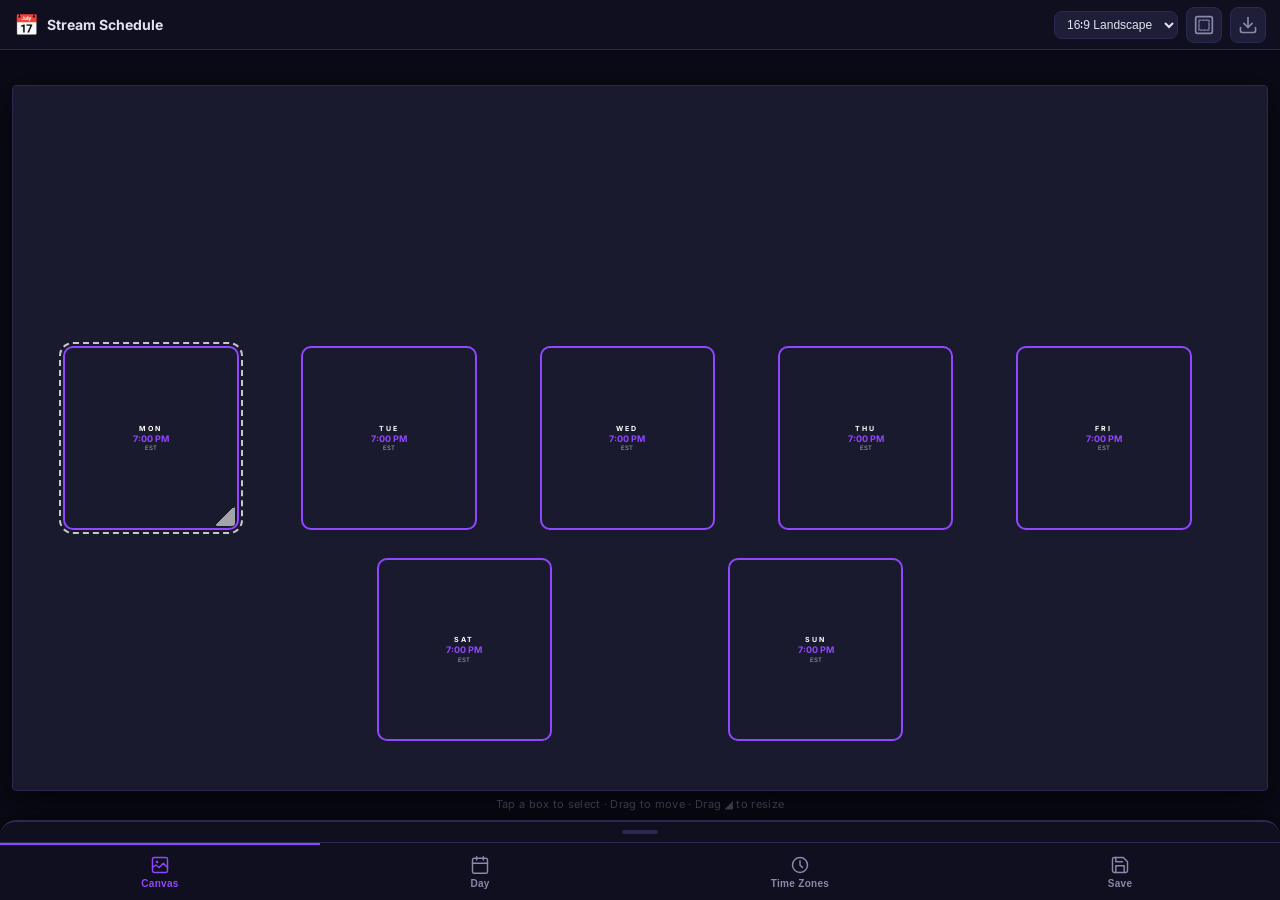
==== commit d668bfd7: "feat: social media safe zone overlay toggle Adds a toggle button to the topbar that overlays a dashe" ====
--- a/index.html
+++ b/index.html
@@ -24,6 +24,12 @@
         <option value="1:1">1∶1 Square</option>
         <option value="9:16">9∶16 Portrait</option>
       </select>
+      <button class="topbar-icon-btn" id="safe-zone-btn" title="Toggle social media safe zones">
+        <svg width="20" height="20" viewBox="0 0 24 24" fill="none" stroke="currentColor" stroke-width="2" stroke-linecap="round" stroke-linejoin="round">
+          <rect x="2" y="2" width="20" height="20" rx="2"/>
+          <rect x="6" y="6" width="12" height="12" stroke-dasharray="2.5 1.5" stroke-width="1.5"/>
+        </svg>
+      </button>
       <button class="topbar-icon-btn" id="export-top-btn" title="Export image">
         <svg width="20" height="20" viewBox="0 0 24 24" fill="none" stroke="currentColor" stroke-width="2" stroke-linecap="round" stroke-linejoin="round">
           <path d="M21 15v4a2 2 0 01-2 2H5a2 2 0 01-2-2v-4"/>
@@ -40,6 +46,7 @@
       <div id="schedule-canvas">
         <div id="bg-layer"></div>
         <div id="bg-overlay"></div>
+        <div id="safe-zone-overlay"><div id="safe-zone-frame"></div></div>
         <!-- Day boxes injected here -->
       </div>
     </div>
--- a/style.css
+++ b/style.css
@@ -581,6 +581,42 @@
 }
 
 /* ════════════════════════════════════════════════════
+   Safe Zone Overlay
+   ════════════════════════════════════════════════════ */
+
+#safe-zone-overlay {
+  position: absolute;
+  inset: 0;
+  z-index: 15;
+  pointer-events: none;
+  display: none;
+  overflow: hidden;
+}
+#safe-zone-overlay.visible { display: block; }
+
+#safe-zone-frame {
+  position: absolute;
+  /* landscape / square defaults: 5% all sides */
+  --sz-top: 5%; --sz-bottom: 5%; --sz-left: 5%; --sz-right: 5%;
+  top: var(--sz-top); bottom: var(--sz-bottom);
+  left: var(--sz-left); right: var(--sz-right);
+  border: 1.5px dashed rgba(255,80,80,0.75);
+  /* outer shadow tints the unsafe zone without touching the safe area */
+  box-shadow: 0 0 0 9999px rgba(220,50,50,0.18);
+}
+/* Portrait: TikTok / Instagram Reels safe margins */
+#safe-zone-overlay.sz-portrait #safe-zone-frame {
+  --sz-top: 10%; --sz-bottom: 20%; --sz-left: 0%; --sz-right: 8%;
+}
+/* Square: Instagram / Facebook minimal edges */
+#safe-zone-overlay.sz-square #safe-zone-frame {
+  --sz-top: 5%; --sz-bottom: 5%; --sz-left: 5%; --sz-right: 5%;
+}
+
+/* Safe-zone button active state */
+#safe-zone-btn.active { color: #ff6464; border-color: #ff6464; }
+
+/* ════════════════════════════════════════════════════
    Day Boxes
    ════════════════════════════════════════════════════ */
 
@@ -621,6 +657,7 @@
   flex-direction: column;
   align-items: center;
   justify-content: center;
+  height: 100%;
   padding: 6px;
   gap: 2px;
   text-align: center;
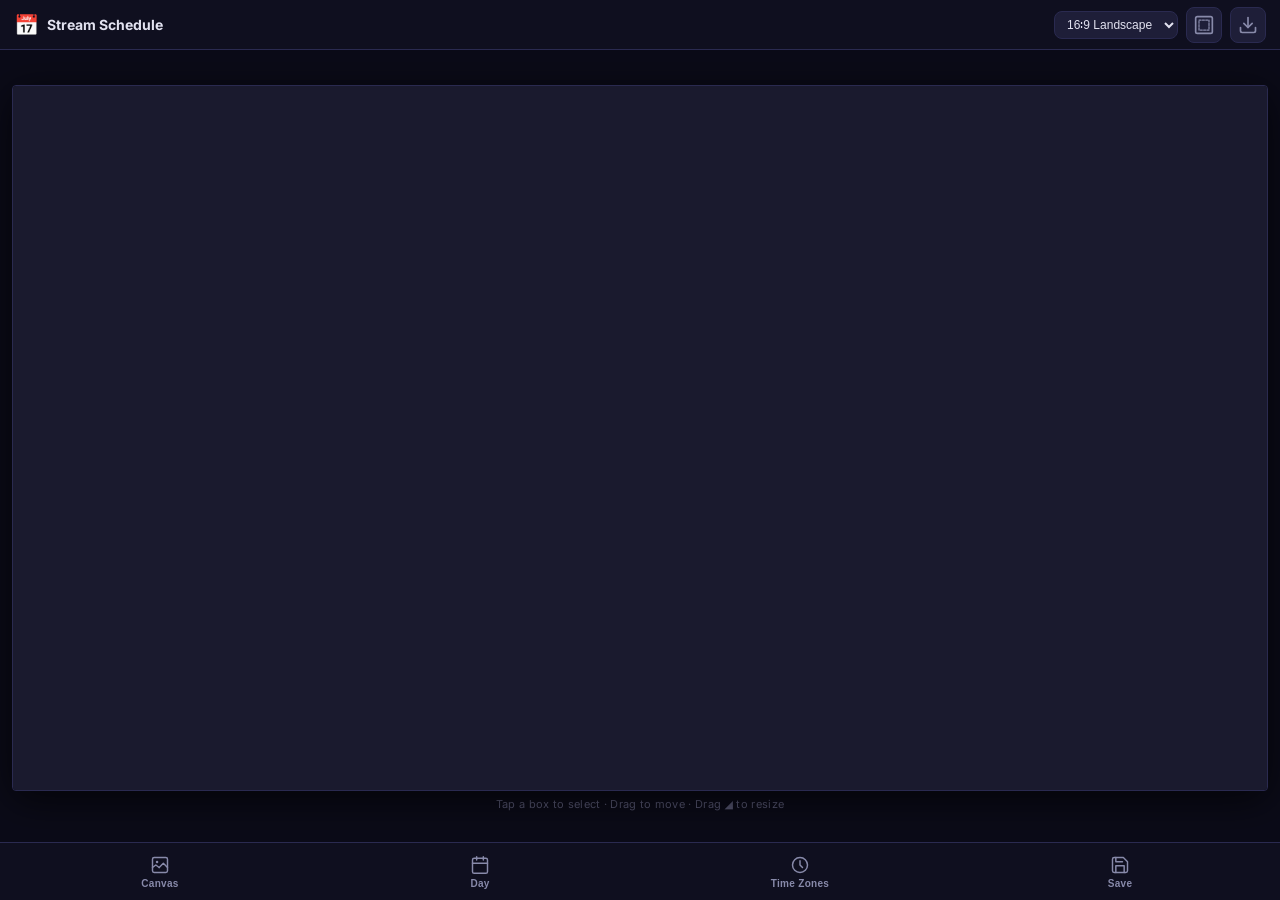
==== commit 8e4a9b26: "feat: horizontal control bar + fix background resize on panel open Replace tall vertical bottom shee" ====
--- a/index.html
+++ b/index.html
@@ -53,344 +53,284 @@
     <div id="canvas-hint">Tap a box to select · Drag to move · Drag ◢ to resize</div>
   </main>
 
-  <!-- ═══════════ BOTTOM SHEET ═══════════ -->
-  <div id="bottom-sheet">
-
-    <div id="sheet-pip-bar">
-      <div id="sheet-pip"></div>
-    </div>
-
-    <div id="sheet-panels">
+  <!-- ═══════════ CONTROL BAR ═══════════ -->
+  <div id="control-bar">
+
+    <div id="ctrl-panels-wrap">
 
       <!-- ── Canvas Panel ── -->
-      <div class="sheet-panel active" id="tab-background">
-
-        <div class="section">
-          <div class="section-label">Background Image</div>
-          <div id="upload-dropzone">
-            <button class="btn-upload" id="bg-upload-btn">📁 Upload / Drop Image</button>
-            <p class="hint">JPG · PNG · GIF · WEBP</p>
-          </div>
-          <div style="display:flex;gap:6px">
-            <button class="btn-secondary" id="clear-bg-btn" style="flex:1">✕ Clear</button>
-            <button class="btn-secondary" id="pan-bg-btn" style="flex:1">✥ Pan / Zoom</button>
-          </div>
-          <p class="hint" style="margin-top:6px">Drag to pan &middot; scroll or pinch to zoom</p>
-        </div>
-
-        <div class="section">
-          <div class="section-label">Adjustments</div>
-          <div class="control-row">
-            <label>Brightness</label>
-            <div class="range-row">
-              <input type="range" id="bg-brightness" min="10" max="100" value="100">
-              <span id="bg-brightness-val">100%</span>
-            </div>
-          </div>
-          <div class="control-row">
-            <label>Scale</label>
-            <div class="range-row">
-              <input type="range" id="bg-scale" min="20" max="300" value="100">
-              <span id="bg-scale-val">100%</span>
-            </div>
-          </div>
-          <div class="control-row">
-            <label>Overlay Color</label>
-            <input type="color" id="overlay-color" value="#000000">
-          </div>
-          <div class="control-row">
-            <label>Overlay Opacity</label>
-            <div class="range-row">
-              <input type="range" id="overlay-opacity" min="0" max="90" value="0">
-              <span id="overlay-opacity-val">0%</span>
-            </div>
-          </div>
-        </div>
-
-        <div class="section">
-          <div class="section-label">Day Box Visibility</div>
-          <div class="day-toggles" id="day-visibility-toggles"></div>
-          <button class="btn-secondary" style="margin-top:10px" id="reset-positions-btn">↺ Reset All Positions</button>
-        </div>
-
+      <div class="ctrl-panel" id="cp-background">
+        <div id="upload-dropzone">
+          <button class="cp-btn" id="bg-upload-btn">📁<br>Upload</button>
+        </div>
+        <button class="cp-btn" id="pan-bg-btn">✥<br>Pan</button>
+        <button class="cp-btn" id="clear-bg-btn">✕<br>Clear</button>
+        <div class="cp-sep"></div>
+        <div class="cp-chip">
+          <span class="cp-label">Brightness</span>
+          <div class="cp-slider-row">
+            <input type="range" id="bg-brightness" min="10" max="100" value="100">
+            <span id="bg-brightness-val" class="cp-val">100%</span>
+          </div>
+        </div>
+        <div class="cp-chip">
+          <span class="cp-label">Scale</span>
+          <div class="cp-slider-row">
+            <input type="range" id="bg-scale" min="20" max="300" value="100">
+            <span id="bg-scale-val" class="cp-val">100%</span>
+          </div>
+        </div>
+        <div class="cp-sep"></div>
+        <div class="cp-chip cp-chip-narrow">
+          <span class="cp-label">Overlay</span>
+          <input type="color" id="overlay-color" value="#000000">
+        </div>
+        <div class="cp-chip">
+          <span class="cp-label">Opacity</span>
+          <div class="cp-slider-row">
+            <input type="range" id="overlay-opacity" min="0" max="90" value="0">
+            <span id="overlay-opacity-val" class="cp-val">0%</span>
+          </div>
+        </div>
+        <div class="cp-sep"></div>
+        <div class="day-toggles" id="day-visibility-toggles"></div>
+        <div class="cp-sep"></div>
+        <button class="cp-btn" id="reset-positions-btn">↺<br>Reset</button>
       </div>
 
       <!-- ── Day Panel ── -->
-      <div class="sheet-panel" id="tab-day">
-
-        <div class="day-selector-sticky">
-          <div class="day-selector">
-            <button class="day-btn active" data-day="monday">Mon</button>
-            <button class="day-btn" data-day="tuesday">Tue</button>
-            <button class="day-btn" data-day="wednesday">Wed</button>
-            <button class="day-btn" data-day="thursday">Thu</button>
-            <button class="day-btn" data-day="friday">Fri</button>
-            <button class="day-btn" data-day="saturday">Sat</button>
-            <button class="day-btn" data-day="sunday">Sun</button>
-          </div>
-        </div>
-
-        <div class="section">
-          <div class="control-row">
-            <label>No Stream Today</label>
-            <label class="toggle">
-              <input type="checkbox" id="day-no-stream">
-              <span class="toggle-slider"></span>
-            </label>
-          </div>
-        </div>
-
+      <div class="ctrl-panel" id="cp-day">
+        <div class="cp-day-selector">
+          <button class="day-btn active" data-day="monday">Mon</button>
+          <button class="day-btn" data-day="tuesday">Tue</button>
+          <button class="day-btn" data-day="wednesday">Wed</button>
+          <button class="day-btn" data-day="thursday">Thu</button>
+          <button class="day-btn" data-day="friday">Fri</button>
+          <button class="day-btn" data-day="saturday">Sat</button>
+          <button class="day-btn" data-day="sunday">Sun</button>
+        </div>
+        <div class="cp-sep"></div>
+        <div class="cp-chip cp-chip-narrow">
+          <span class="cp-label">No Stream</span>
+          <label class="toggle">
+            <input type="checkbox" id="day-no-stream">
+            <span class="toggle-slider"></span>
+          </label>
+        </div>
+        <div class="cp-sep"></div>
         <div id="day-stream-settings">
-
-          <div class="section">
-            <div class="section-label">Stream Time</div>
+          <div class="cp-chip">
+            <span class="cp-label">Time</span>
             <div class="time-row">
               <select id="day-hour"></select>
               <span class="time-sep">:</span>
               <select id="day-minute"></select>
-              <select id="day-period">
-                <option>AM</option>
-                <option selected>PM</option>
-              </select>
+              <select id="day-period"><option>AM</option><option selected>PM</option></select>
             </div>
           </div>
-
-          <div class="section">
-            <div class="section-label">
-              Stream Title &nbsp;<span id="title-char-count" class="char-count">0/35</span>
+          <div class="cp-sep"></div>
+          <div class="cp-chip cp-chip-wide">
+            <span class="cp-label">Title &nbsp;<span id="title-char-count" class="char-count">0/35</span></span>
+            <input type="text" id="day-title" maxlength="35" placeholder="Just Chatting…">
+          </div>
+          <div class="cp-sep"></div>
+          <div class="cp-chip cp-chip-narrow">
+            <span class="cp-label">Box</span>
+            <input type="color" id="box-bg-color" value="#1a1a2e">
+          </div>
+          <div class="cp-chip">
+            <span class="cp-label">Opacity</span>
+            <div class="cp-slider-row">
+              <input type="range" id="box-bg-opacity" min="0" max="100" value="85">
+              <span id="box-opacity-val" class="cp-val">85%</span>
             </div>
-            <input type="text" id="day-title" maxlength="35" placeholder="e.g. Just Chatting, Valorant…">
-          </div>
-
-          <div class="section">
-            <div class="section-label">Box Background</div>
-            <div class="control-row">
-              <label>Color</label>
-              <input type="color" id="box-bg-color" value="#1a1a2e">
+          </div>
+          <div class="cp-sep"></div>
+          <div class="cp-chip cp-chip-narrow">
+            <span class="cp-label">Border</span>
+            <input type="color" id="box-border-color" value="#9146ff">
+          </div>
+          <div class="cp-chip cp-chip-num">
+            <span class="cp-label">Width px</span>
+            <input type="number" id="box-border-width" min="0" max="12" value="2">
+          </div>
+          <div class="cp-chip cp-chip-num">
+            <span class="cp-label">Radius px</span>
+            <input type="number" id="box-border-radius" min="0" max="60" value="10">
+          </div>
+          <div class="cp-sep"></div>
+          <div class="cp-chip cp-chip-select">
+            <span class="cp-label">Font</span>
+            <select id="box-font-family">
+              <option value="Inter">Inter</option>
+              <option value="Roboto">Roboto</option>
+              <option value="Montserrat">Montserrat</option>
+              <option value="Oswald">Oswald</option>
+              <option value="Bebas Neue">Bebas Neue</option>
+              <option value="Anton">Anton</option>
+              <option value="Rajdhani">Rajdhani</option>
+              <option value="Exo 2">Exo 2</option>
+              <option value="Orbitron">Orbitron</option>
+              <option value="Oxanium">Oxanium</option>
+              <option value="Arial">Arial</option>
+              <option value="Georgia">Georgia</option>
+            </select>
+          </div>
+          <div class="cp-chip cp-chip-narrow">
+            <span class="cp-label">Text</span>
+            <input type="color" id="box-font-color" value="#ffffff">
+          </div>
+          <div class="cp-chip cp-chip-narrow">
+            <span class="cp-label">Accent</span>
+            <input type="color" id="box-accent-color" value="#9146ff">
+          </div>
+          <div class="cp-chip cp-chip-num">
+            <span class="cp-label">Day px</span>
+            <input type="number" id="box-day-size" min="6" max="60" value="14">
+          </div>
+          <div class="cp-chip cp-chip-num">
+            <span class="cp-label">Time px</span>
+            <input type="number" id="box-time-size" min="8" max="72" value="26">
+          </div>
+          <div class="cp-chip cp-chip-num">
+            <span class="cp-label">Title px</span>
+            <input type="number" id="box-title-size" min="6" max="40" value="13">
+          </div>
+          <div class="cp-chip cp-chip-num">
+            <span class="cp-label">TZ px</span>
+            <input type="number" id="box-tz-size" min="6" max="24" value="11">
+          </div>
+          <div class="cp-sep"></div>
+          <button class="cp-btn" id="snap-left-btn">&#8592; Left</button>
+          <button class="cp-btn" id="snap-center-btn">&#8596; Ctr</button>
+          <button class="cp-btn" id="snap-right-btn">&#8594; Right</button>
+          <div class="cp-sep"></div>
+          <div class="cp-chip cp-chip-stepper" id="freeform-dims-section">
+            <span class="cp-label">Width %</span>
+            <div class="stepper">
+              <button class="stepper-btn" data-target="box-width" data-delta="-1">&#8722;</button>
+              <input type="number" id="box-width" min="5" max="50" value="14">
+              <button class="stepper-btn" data-target="box-width" data-delta="1">+</button>
             </div>
-            <div class="control-row">
-              <label>Opacity</label>
-              <div class="range-row">
-                <input type="range" id="box-bg-opacity" min="0" max="100" value="85">
-                <span id="box-opacity-val">85%</span>
-              </div>
+          </div>
+          <div class="cp-chip cp-chip-stepper">
+            <span class="cp-label">Height %</span>
+            <div class="stepper">
+              <button class="stepper-btn" data-target="box-height" data-delta="-1">&#8722;</button>
+              <input type="number" id="box-height" min="5" max="70" value="26">
+              <button class="stepper-btn" data-target="box-height" data-delta="1">+</button>
             </div>
           </div>
-
-          <div class="section">
-            <div class="section-label">Border</div>
-            <div class="control-row">
-              <label>Color</label>
-              <input type="color" id="box-border-color" value="#9146ff">
-            </div>
-            <div class="control-row">
-              <label>Width (px)</label>
-              <input type="number" id="box-border-width" min="0" max="12" value="2">
-            </div>
-            <div class="control-row">
-              <label>Radius (px)</label>
-              <input type="number" id="box-border-radius" min="0" max="60" value="10">
-            </div>
-          </div>
-
-          <div class="section">
-            <div class="section-label">Typography</div>
-            <div class="control-row">
-              <label>Font</label>
-              <select id="box-font-family">
-                <option value="Inter">Inter</option>
-                <option value="Roboto">Roboto</option>
-                <option value="Montserrat">Montserrat</option>
-                <option value="Oswald">Oswald</option>
-                <option value="Bebas Neue">Bebas Neue</option>
-                <option value="Anton">Anton</option>
-                <option value="Rajdhani">Rajdhani</option>
-                <option value="Exo 2">Exo 2</option>
-                <option value="Orbitron">Orbitron</option>
-                <option value="Oxanium">Oxanium</option>
-                <option value="Arial">Arial</option>
-                <option value="Georgia">Georgia</option>
-              </select>
-            </div>
-            <div class="control-row">
-              <label>Text Color</label>
-              <input type="color" id="box-font-color" value="#ffffff">
-            </div>
-            <div class="control-row">
-              <label>Accent Color</label>
-              <input type="color" id="box-accent-color" value="#9146ff">
-            </div>
-            <div class="control-row">
-              <label>Day Name Size</label>
-              <input type="number" id="box-day-size" min="6" max="60" value="14">
-            </div>
-            <div class="control-row">
-              <label>Time Size</label>
-              <input type="number" id="box-time-size" min="8" max="72" value="26">
-            </div>
-            <div class="control-row">
-              <label>Title Size</label>
-              <input type="number" id="box-title-size" min="6" max="40" value="13">
-            </div>
-            <div class="control-row">
-              <label>TZ Size</label>
-              <input type="number" id="box-tz-size" min="6" max="24" value="11">
-            </div>
-          </div>
-
-          <div class="section">
-            <div class="section-label">Snap to Column</div>
-            <div style="display:flex;gap:6px">
-              <button class="btn-secondary" id="snap-left-btn" style="flex:1">&#8592; Left</button>
-              <button class="btn-secondary" id="snap-center-btn" style="flex:1">&#8596; Center</button>
-              <button class="btn-secondary" id="snap-right-btn" style="flex:1">&#8594; Right</button>
-            </div>
-            <p class="hint">Snaps the selected box to that column — drag to fine-tune.</p>
-          </div>
-
-          <div class="section" id="freeform-dims-section">
-            <div class="section-label">Box Size</div>
-            <div class="control-row">
-              <label>Width (%)</label>
-              <div class="stepper">
-                <button class="stepper-btn" data-target="box-width" data-delta="-1">&#8722;</button>
-                <input type="number" id="box-width" min="5" max="50" value="14">
-                <button class="stepper-btn" data-target="box-width" data-delta="1">+</button>
-              </div>
-            </div>
-            <div class="control-row">
-              <label>Height (%)</label>
-              <div class="stepper">
-                <button class="stepper-btn" data-target="box-height" data-delta="-1">&#8722;</button>
-                <input type="number" id="box-height" min="5" max="70" value="26">
-                <button class="stepper-btn" data-target="box-height" data-delta="1">+</button>
-              </div>
-            </div>
-            <button class="btn-secondary" id="fit-content-btn" style="margin-top:8px">⤢ Fit to Content</button>
-          </div>
-
-        </div><!-- #day-stream-settings -->
-
-        <div class="section">
-          <button class="btn-primary" id="apply-to-all-btn">⬇ Apply Style to All Days</button>
-        </div>
-
+          <button class="cp-btn" id="fit-content-btn">⤢<br>Fit</button>
+        </div><!-- end day-stream-settings -->
+        <div class="cp-sep"></div>
+        <button class="cp-btn" id="apply-to-all-btn">⬇<br>All</button>
       </div>
 
       <!-- ── Timezones Panel ── -->
-      <div class="sheet-panel" id="tab-timezones">
-
-        <div class="section">
-          <div class="section-label">Main Timezone</div>
-          <p class="hint">Times on boxes are shown in this zone first</p>
+      <div class="ctrl-panel" id="cp-timezones">
+        <div class="cp-chip cp-chip-select cp-chip-select-wide">
+          <span class="cp-label">Main Timezone</span>
           <select id="main-timezone"></select>
         </div>
-
-        <div class="section">
-          <div class="section-label">Additional Timezones</div>
-          <p class="hint">Auto-converts on every box — no math needed</p>
-          <div id="additional-tz-list"></div>
-          <select id="add-tz-select" style="margin-top:8px"></select>
-          <button class="btn-secondary" id="add-tz-btn" style="margin-top:6px">+ Add Timezone</button>
-        </div>
-
+        <div class="cp-sep"></div>
+        <div id="additional-tz-list"></div>
+        <div class="cp-chip cp-chip-select cp-chip-select-wide">
+          <span class="cp-label">Add Timezone</span>
+          <select id="add-tz-select"></select>
+        </div>
+        <button class="cp-btn" id="add-tz-btn">+<br>Add</button>
       </div>
 
       <!-- ── Save Panel ── -->
-      <div class="sheet-panel" id="tab-export">
-
-        <div class="section">
-          <div class="section-label">Export Clean Image</div>
-          <p class="hint">Hides all editor controls — clean schedule only</p>
-          <div class="control-row">
-            <label>File Name</label>
-            <input type="text" id="export-filename" placeholder="stream-schedule" maxlength="100">
-          </div>
-          <div class="control-row">
-            <label>Format</label>
-            <select id="export-format">
-              <option value="png">PNG (lossless)</option>
-              <option value="jpeg">JPEG (smaller)</option>
-            </select>
-          </div>
-          <div class="control-row" id="quality-row" style="display:none">
-            <label>JPEG Quality</label>
-            <div class="range-row">
-              <input type="range" id="export-quality" min="0.5" max="1" step="0.05" value="0.92">
-              <span id="export-quality-val">92%</span>
-            </div>
-          </div>
-          <div class="control-row">
-            <label>Export Scale</label>
-            <select id="export-scale">
-              <option value="1">1× — screen size</option>
-              <option value="2" selected>2× — high-res</option>
-              <option value="3">3× — ultra</option>
-            </select>
-          </div>
-          <button class="btn-primary btn-export" id="export-btn">💾 Export as Image</button>
-        </div>
-
-        <div class="section">
-          <div class="section-label">Post to Discord</div>
-          <p class="hint">Sends the exported image to a Discord channel via webhook. Stored only in this browser — never included in downloaded/shared config files.</p>
-          <div class="control-row">
-            <label>Webhook URL</label>
-            <input type="password" id="discord-webhook" placeholder="https://discord.com/api/webhooks/...">
-          </div>
-          <button class="btn-secondary" id="discord-btn">📤 Post to Discord</button>
-        </div>
-
-        <div class="section">
-          <div class="section-label">Configuration</div>
-          <p class="hint">Config saves automatically to your browser. Use these to transfer between devices.</p>
-          <button class="btn-secondary" id="save-config-btn">💾 Download Config (.json)</button>
-          <button class="btn-secondary" id="load-config-btn" style="margin-top:6px">📂 Load Config (.json)</button>
-          <input type="file" id="config-upload" accept=".json" hidden>
-        </div>
-
-      </div>
-
-    </div><!-- #sheet-panels -->
-
-    <!-- ── Tab Bar ── -->
-    <nav id="tab-bar">
-      <button class="tab-btn active" data-tab="background">
-        <svg class="tab-icon" viewBox="0 0 24 24" fill="none" stroke="currentColor" stroke-width="1.75" stroke-linecap="round" stroke-linejoin="round">
-          <rect x="3" y="3" width="18" height="18" rx="2"/>
-          <circle cx="8.5" cy="8.5" r="1.5" fill="currentColor" stroke="none"/>
-          <polyline points="21,15 16,10 11,15"/>
-          <polyline points="11,15 7,12 3,15"/>
-        </svg>
-        <span class="tab-label">Canvas</span>
+      <div class="ctrl-panel" id="cp-export">
+        <div class="cp-chip cp-chip-wide">
+          <span class="cp-label">File Name</span>
+          <input type="text" id="export-filename" placeholder="stream-schedule" maxlength="100">
+        </div>
+        <div class="cp-chip cp-chip-select">
+          <span class="cp-label">Format</span>
+          <select id="export-format">
+            <option value="png">PNG (lossless)</option>
+            <option value="jpeg">JPEG (smaller)</option>
+          </select>
+        </div>
+        <div id="quality-row" class="cp-chip" style="display:none">
+          <span class="cp-label">JPEG Quality</span>
+          <div class="cp-slider-row">
+            <input type="range" id="export-quality" min="0.5" max="1" step="0.05" value="0.92">
+            <span id="export-quality-val" class="cp-val">92%</span>
+          </div>
+        </div>
+        <div class="cp-chip cp-chip-select">
+          <span class="cp-label">Export Scale</span>
+          <select id="export-scale">
+            <option value="1">1× — screen</option>
+            <option value="2" selected>2× — high-res</option>
+            <option value="3">3× — ultra</option>
+          </select>
+        </div>
+        <button class="cp-btn cp-btn-primary" id="export-btn">💾<br>Export</button>
+        <div class="cp-sep"></div>
+        <div class="cp-chip cp-chip-wide">
+          <span class="cp-label">Discord Webhook</span>
+          <input type="password" id="discord-webhook" placeholder="https://discord.com/api/webhooks/…">
+        </div>
+        <button class="cp-btn" id="discord-btn">📤<br>Post</button>
+        <div class="cp-sep"></div>
+        <button class="cp-btn" id="save-config-btn">💾<br>Config</button>
+        <button class="cp-btn" id="load-config-btn">📂<br>Load</button>
+        <input type="file" id="config-upload" accept=".json" hidden>
+      </div>
+
+    </div><!-- #ctrl-panels-wrap -->
+
+    <div id="ctrl-back-bar">
+      <button id="ctrl-back-btn">
+        <svg width="16" height="16" viewBox="0 0 24 24" fill="none" stroke="currentColor" stroke-width="2.5" stroke-linecap="round" stroke-linejoin="round"><polyline points="15 18 9 12 15 6"/></svg>
+        Back
       </button>
-      <button class="tab-btn" data-tab="day">
-        <svg class="tab-icon" viewBox="0 0 24 24" fill="none" stroke="currentColor" stroke-width="1.75" stroke-linecap="round" stroke-linejoin="round">
-          <rect x="3" y="4" width="18" height="18" rx="2"/>
-          <line x1="16" y1="2" x2="16" y2="6"/>
-          <line x1="8" y1="2" x2="8" y2="6"/>
-          <line x1="3" y1="10" x2="21" y2="10"/>
-        </svg>
-        <span class="tab-label">Day</span>
-      </button>
-      <button class="tab-btn" data-tab="timezones">
-        <svg class="tab-icon" viewBox="0 0 24 24" fill="none" stroke="currentColor" stroke-width="1.75" stroke-linecap="round" stroke-linejoin="round">
-          <circle cx="12" cy="12" r="9"/>
-          <polyline points="12,7 12,12 15,15"/>
-        </svg>
-        <span class="tab-label">Time Zones</span>
-      </button>
-      <button class="tab-btn" data-tab="export">
-        <svg class="tab-icon" viewBox="0 0 24 24" fill="none" stroke="currentColor" stroke-width="1.75" stroke-linecap="round" stroke-linejoin="round">
-          <path d="M19 21H5a2 2 0 01-2-2V5a2 2 0 012-2h11l5 5v11a2 2 0 01-2 2z"/>
-          <polyline points="17,21 17,13 7,13 7,21"/>
-          <polyline points="7,3 7,8 15,8"/>
-        </svg>
-        <span class="tab-label">Save</span>
-      </button>
-    </nav>
-
-  </div><!-- #bottom-sheet -->
+      <span id="ctrl-active-label"></span>
+    </div>
+
+  </div><!-- #control-bar -->
+
+  <!-- ── Tab Bar ── -->
+  <nav id="tab-bar">
+    <button class="tab-btn" data-tab="background">
+      <svg class="tab-icon" viewBox="0 0 24 24" fill="none" stroke="currentColor" stroke-width="1.75" stroke-linecap="round" stroke-linejoin="round">
+        <rect x="3" y="3" width="18" height="18" rx="2"/>
+        <circle cx="8.5" cy="8.5" r="1.5" fill="currentColor" stroke="none"/>
+        <polyline points="21,15 16,10 11,15"/>
+        <polyline points="11,15 7,12 3,15"/>
+      </svg>
+      <span class="tab-label">Canvas</span>
+    </button>
+    <button class="tab-btn" data-tab="day">
+      <svg class="tab-icon" viewBox="0 0 24 24" fill="none" stroke="currentColor" stroke-width="1.75" stroke-linecap="round" stroke-linejoin="round">
+        <rect x="3" y="4" width="18" height="18" rx="2"/>
+        <line x1="16" y1="2" x2="16" y2="6"/>
+        <line x1="8" y1="2" x2="8" y2="6"/>
+        <line x1="3" y1="10" x2="21" y2="10"/>
+      </svg>
+      <span class="tab-label">Day</span>
+    </button>
+    <button class="tab-btn" data-tab="timezones">
+      <svg class="tab-icon" viewBox="0 0 24 24" fill="none" stroke="currentColor" stroke-width="1.75" stroke-linecap="round" stroke-linejoin="round">
+        <circle cx="12" cy="12" r="9"/>
+        <polyline points="12,7 12,12 15,15"/>
+      </svg>
+      <span class="tab-label">Time Zones</span>
+    </button>
+    <button class="tab-btn" data-tab="export">
+      <svg class="tab-icon" viewBox="0 0 24 24" fill="none" stroke="currentColor" stroke-width="1.75" stroke-linecap="round" stroke-linejoin="round">
+        <path d="M19 21H5a2 2 0 01-2-2V5a2 2 0 012-2h11l5 5v11a2 2 0 01-2 2z"/>
+        <polyline points="17,21 17,13 7,13 7,21"/>
+        <polyline points="7,3 7,8 15,8"/>
+      </svg>
+      <span class="tab-label">Save</span>
+    </button>
+  </nav>
 
 </div>
 
--- a/style.css
+++ b/style.css
@@ -22,8 +22,7 @@
   --radius:     8px;
   --topbar-h:   50px;
   --tab-bar-h:  58px;
-  --pip-bar-h:  20px;
-  --sheet-content-h: 320px;
+  --ctrl-bar-h: 90px;
 }
 
 html, body {
@@ -113,62 +112,208 @@
   color: var(--purple);
 }
 
-/* ── Bottom sheet ── */
-
-#bottom-sheet {
+/* ── Control Bar ── */
+
+#control-bar {
   position: fixed;
-  left: 0;
-  right: 0;
-  bottom: 0;
+  left: 0; right: 0; bottom: 0;
+  z-index: 101;
+  height: 0;
+  overflow: hidden;
+  display: flex;
+  flex-direction: column;
+  transition: height 0.25s cubic-bezier(0.4,0,0.2,1);
+  background: var(--bg-sidebar);
+  box-shadow: 0 -4px 24px rgba(0,0,0,0.5);
+}
+#control-bar.ctrl-open {
+  height: calc(var(--ctrl-bar-h) + var(--tab-bar-h));
+  border-top: 1px solid var(--border);
+}
+
+#ctrl-panels-wrap {
+  height: var(--ctrl-bar-h);
+  overflow: hidden;
+  flex-shrink: 0;
+}
+
+.ctrl-panel {
+  display: none;
+  height: 100%;
+  flex-direction: row;
+  align-items: center;
+  gap: 10px;
+  padding: 8px 14px;
+  overflow-x: auto;
+  overflow-y: hidden;
+  -webkit-overflow-scrolling: touch;
+  scrollbar-width: thin;
+  scrollbar-color: var(--border) transparent;
+}
+.ctrl-panel::-webkit-scrollbar { height: 3px; }
+.ctrl-panel::-webkit-scrollbar-thumb { background: var(--border); border-radius: 2px; }
+.ctrl-panel.active { display: flex; }
+
+#ctrl-back-bar {
+  height: var(--tab-bar-h);
+  display: flex;
+  align-items: center;
+  padding: 0 14px;
+  padding-bottom: env(safe-area-inset-bottom);
+  border-top: 1px solid var(--border);
+  gap: 12px;
+  flex-shrink: 0;
+  background: var(--bg-sidebar);
+}
+
+#ctrl-back-btn {
+  display: flex;
+  align-items: center;
+  gap: 5px;
+  background: none;
+  border: none;
+  color: var(--text-dim);
+  font-size: 13px;
+  font-weight: 600;
+  cursor: pointer;
+  padding: 7px 10px;
+  border-radius: var(--radius);
+  transition: color 0.15s, background 0.15s;
+}
+#ctrl-back-btn:hover, #ctrl-back-btn:active { color: var(--text); background: var(--bg-hover); }
+
+#ctrl-active-label {
+  font-size: 11px;
+  color: var(--text-dim);
+  font-weight: 700;
+  letter-spacing: 0.8px;
+  text-transform: uppercase;
+}
+
+/* ── Chips ── */
+
+.cp-chip {
+  display: flex;
+  flex-direction: column;
+  gap: 5px;
+  flex-shrink: 0;
+}
+.cp-label {
+  font-size: 10px;
+  color: var(--text-dim);
+  white-space: nowrap;
+  letter-spacing: 0.3px;
+}
+.cp-sep {
+  width: 1px;
+  align-self: stretch;
+  background: var(--border);
+  flex-shrink: 0;
+  margin: 0 2px;
+}
+.cp-slider-row {
+  display: flex;
+  align-items: center;
+  gap: 5px;
+}
+.cp-slider-row input[type="range"] { width: 90px; flex: none; }
+.cp-val {
+  font-size: 10px;
+  color: var(--text-dim);
+  min-width: 30px;
+  text-align: right;
+}
+.cp-chip-narrow { align-items: center; }
+.cp-chip-num input[type="number"] { width: 56px; text-align: center; }
+.cp-chip-select select { width: 120px; }
+.cp-chip-select-wide select { width: 160px; }
+.cp-chip-wide input[type="text"],
+.cp-chip-wide input[type="password"] { width: 140px; }
+
+/* ── Control bar buttons ── */
+
+.cp-btn {
+  display: flex;
+  flex-direction: column;
+  align-items: center;
+  justify-content: center;
+  flex-shrink: 0;
+  background: var(--bg-input);
+  border: 1px solid var(--border);
+  border-radius: var(--radius);
+  color: var(--text-dim);
+  cursor: pointer;
+  padding: 6px 10px;
+  font-size: 11px;
+  font-weight: 600;
+  line-height: 1.4;
+  min-height: 54px;
+  min-width: 44px;
+  white-space: nowrap;
+  transition: background 0.15s, border-color 0.15s, color 0.15s;
+  text-align: center;
+}
+.cp-btn:hover { background: var(--bg-hover); border-color: var(--purple); color: var(--text); }
+.cp-btn.active { background: var(--purple); border-color: var(--purple); color: #fff; }
+.cp-btn-primary { background: var(--purple); border-color: var(--purple); color: #fff; }
+.cp-btn-primary:hover { background: var(--purple-dim); }
+
+/* ── Day selector in control bar ── */
+
+.cp-day-selector {
+  display: flex;
+  flex-direction: row;
+  gap: 4px;
+  align-items: center;
+  flex-shrink: 0;
+}
+.cp-day-selector .day-btn { width: 36px; font-size: 10px; padding: 7px 2px; flex: none; }
+
+/* ── Override inputs to sensible sizes inside the strip ── */
+
+.ctrl-panel input[type="text"],
+.ctrl-panel input[type="password"] { width: 120px; }
+.ctrl-panel select { width: auto; }
+.ctrl-panel input[type="number"] { width: 56px; }
+.ctrl-panel .time-row select { width: 54px; flex: none; }
+.cp-chip-stepper .stepper input[type="number"] { width: 44px; }
+
+/* ── Control bar context overrides ── */
+
+#control-bar #upload-dropzone {
+  border: none;
+  padding: 0;
+  margin: 0;
+  background: none;
+}
+
+#day-stream-settings {
+  display: flex;
+  flex-direction: row;
+  align-items: center;
+  gap: 10px;
+  flex-shrink: 0;
+}
+
+#additional-tz-list {
+  display: flex;
+  flex-direction: row;
+  gap: 6px;
+  align-items: center;
+}
+.tz-item { margin-bottom: 0; flex-shrink: 0; }
+.ctrl-panel .day-toggles { flex-wrap: nowrap; }
+
+/* ── Tab bar ── */
+
+#tab-bar {
+  position: fixed;
+  left: 0; right: 0; bottom: 0;
   z-index: 100;
+  height: var(--tab-bar-h);
+  display: flex;
   background: var(--bg-sidebar);
-  border-top: 2px solid var(--border);
-  border-radius: 16px 16px 0 0;
-  box-shadow: 0 -4px 24px rgba(0,0,0,0.5);
-}
-
-#sheet-pip-bar {
-  display: flex;
-  justify-content: center;
-  align-items: center;
-  height: var(--pip-bar-h);
-  cursor: pointer;
-  flex-shrink: 0;
-}
-
-#sheet-pip {
-  width: 36px;
-  height: 4px;
-  background: var(--border);
-  border-radius: 2px;
-  transition: background 0.15s;
-}
-#sheet-pip-bar:hover #sheet-pip { background: var(--text-dim); }
-
-#sheet-panels {
-  max-height: 0;
-  overflow: hidden;
-  transition: max-height 0.3s cubic-bezier(0.4,0,0.2,1);
-}
-#bottom-sheet.sheet-open #sheet-panels {
-  max-height: var(--sheet-content-h);
-  overflow-y: auto;
-  overscroll-behavior: contain;
-}
-#sheet-panels::-webkit-scrollbar { width: 4px; }
-#sheet-panels::-webkit-scrollbar-track { background: transparent; }
-#sheet-panels::-webkit-scrollbar-thumb { background: var(--border); border-radius: 4px; }
-
-.sheet-panel { display: none; padding-bottom: 16px; }
-.sheet-panel.active { display: block; }
-
-/* ── Tab bar ── */
-
-#tab-bar {
-  display: flex;
-  height: var(--tab-bar-h);
   border-top: 1px solid var(--border);
-  background: var(--bg-sidebar);
   padding-bottom: env(safe-area-inset-bottom);
 }
 
@@ -367,19 +512,6 @@
 
 /* ── Day Selector ── */
 
-.day-selector-sticky {
-  position: sticky;
-  top: 0;
-  z-index: 5;
-  background: var(--bg-sidebar);
-  border-bottom: 1px solid var(--border);
-}
-
-.day-selector {
-  display: flex;
-  gap: 4px;
-  padding: 10px 14px;
-}
 .day-btn {
   flex: 1;
   background: var(--bg-input);
@@ -534,10 +666,10 @@
   padding: 12px 12px calc(var(--tab-bar-h) + 8px);
   overflow: hidden;
   gap: 6px;
-  transition: padding-bottom 0.3s cubic-bezier(0.4,0,0.2,1);
-}
-#app.sheet-open #canvas-area {
-  padding-bottom: calc(var(--tab-bar-h) + var(--pip-bar-h) + var(--sheet-content-h) + 8px);
+  transition: padding-bottom 0.25s cubic-bezier(0.4,0,0.2,1);
+}
+#app.ctrl-open #canvas-area {
+  padding-bottom: calc(var(--ctrl-bar-h) + var(--tab-bar-h) + 8px);
 }
 
 #schedule-wrapper {
